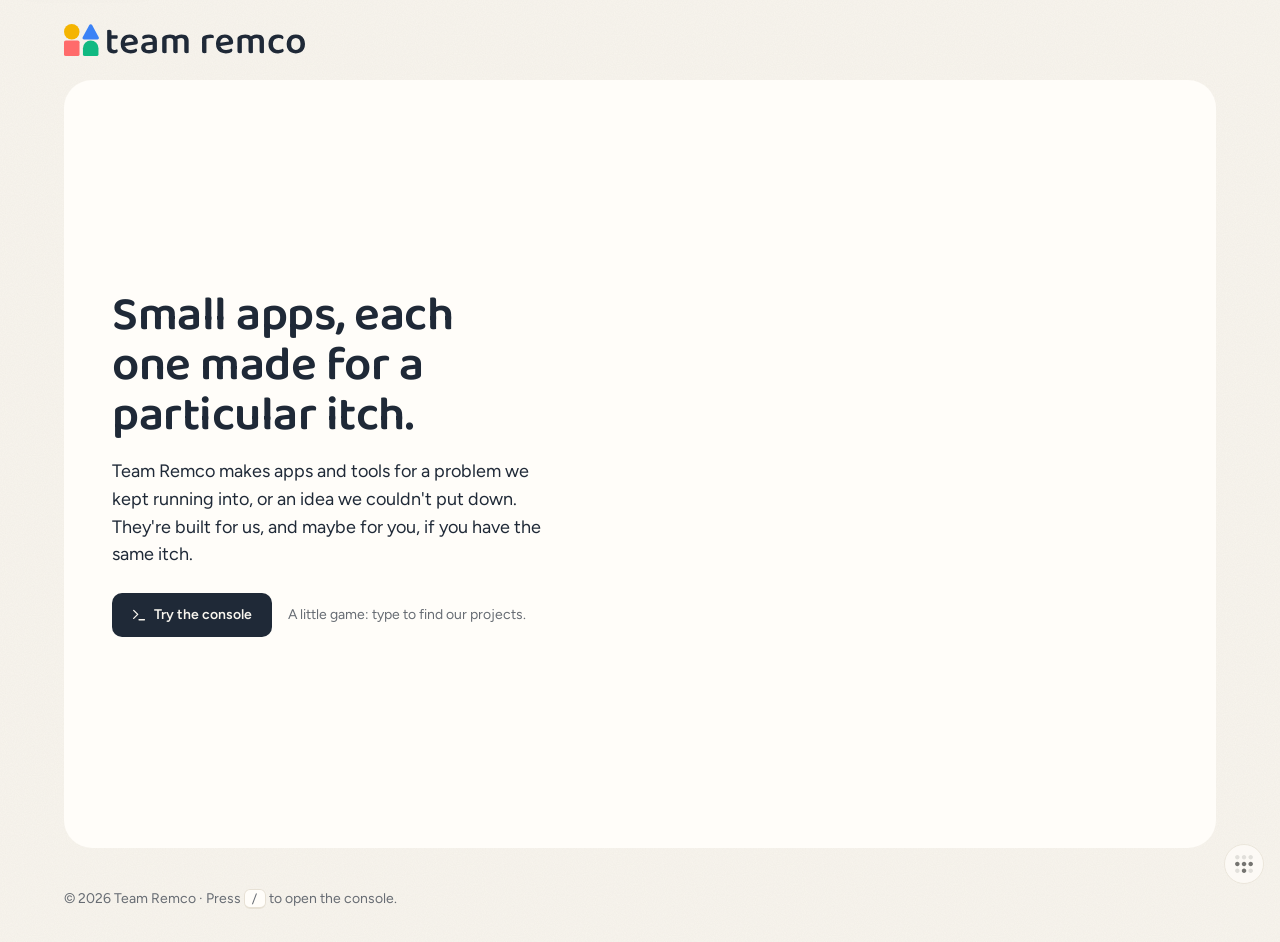
==== index.html @ 39293b39 "feat: rebuild the homepage on the Team Remco brand kit The page now uses the kit's logo, fonts, toke" ====
<!doctype html>
<html lang="en">
<head>
  <meta charset="utf-8" />
  <meta name="viewport" content="width=device-width, initial-scale=1" />
  <meta name="description" content="Team Remco makes small apps and tools, each one built to scratch a particular itch." />
  <meta name="theme-color" content="#F8F5EE" media="(prefers-color-scheme: light)" />
  <meta name="theme-color" content="#161D29" media="(prefers-color-scheme: dark)" />
  <title>Team Remco</title>

  <meta property="og:title" content="Team Remco" />
  <meta property="og:description" content="Small apps and tools, each one built to scratch a particular itch." />
  <meta property="og:image" content="https://teamremco.org/assets/brand/photos/share-default-1200.jpg" />
  <meta property="og:url" content="https://teamremco.org/" />
  <meta name="twitter:card" content="summary_large_image" />

  <link rel="icon" href="assets/brand/icons/favicon.svg" type="image/svg+xml" />
  <link rel="icon" href="assets/brand/icons/favicon.ico" sizes="48x48" />
  <link rel="apple-touch-icon" href="assets/brand/icons/apple-touch-icon.png" />
  <link rel="manifest" href="assets/brand/icons/site.webmanifest" />

  <link rel="preload" href="assets/brand/fonts/web/Baloo2-latin.woff2" as="font" type="font/woff2" crossorigin />
  <link rel="preload" href="assets/brand/fonts/web/Figtree-latin.woff2" as="font" type="font/woff2" crossorigin />
  <link rel="stylesheet" href="assets/brand/css/teamremco.css?v=1" />
  <link rel="stylesheet" href="styles.css?v=7" />
</head>
<body class="tr-grain">
  <a class="skip-link" href="#top">Skip to content</a>

  <header class="site-header tr-container">
    <a class="brand" href="/" aria-label="Team Remco, home">
      <img class="tr-light-only" src="assets/brand/logo/team-remco-horizontal-color.svg" alt="" width="241" height="32" />
      <img class="tr-dark-only" src="assets/brand/logo/team-remco-horizontal-color-dark.svg" alt="" width="241" height="32" />
    </a>
  </header>

  <main id="top" class="tr-container">
    <section class="hero" aria-labelledby="title">
      <picture class="hero-photo">
        <source media="(max-width: 700px) and (prefers-color-scheme: dark)" type="image/webp"
                srcset="assets/brand/photos/hero-night-640.webp 640w, assets/brand/photos/hero-night-960.webp 960w" sizes="100vw" />
        <source media="(max-width: 700px)" type="image/webp"
                srcset="assets/brand/photos/hero-mobile-640.webp 640w, assets/brand/photos/hero-mobile-1024.webp 1024w" sizes="100vw" />
        <source media="(prefers-color-scheme: dark)" type="image/webp"
                srcset="assets/brand/photos/hero-night-960.webp 960w, assets/brand/photos/hero-night-1536.webp 1536w" sizes="(max-width: 72rem) 100vw, 72rem" />
        <source type="image/webp"
                srcset="assets/brand/photos/hero-960.webp 960w, assets/brand/photos/hero-1536.webp 1536w" sizes="(max-width: 72rem) 100vw, 72rem" />
        <img src="assets/brand/photos/hero-960.jpg"
             srcset="assets/brand/photos/hero-960.jpg 960w, assets/brand/photos/hero-1536.jpg 1536w"
             sizes="(max-width: 72rem) 100vw, 72rem" width="1536" height="1024"
             alt="Four wooden blocks on a table: a yellow cylinder on a red cube, and a blue roof on a green arch." />
      </picture>

      <div class="hero-text">
        <h1 id="title">Small apps, each one made for a particular itch.</h1>
        <p class="tr-lead">Team Remco makes apps and tools for a problem we kept running into, or an idea we couldn't put down. They're built for us, and maybe for you, if you have the same itch.</p>
        <p class="hero-actions">
          <button class="tr-btn" id="consoleOpen" type="button" aria-expanded="false" aria-controls="console">
            <svg viewBox="0 0 24 24" fill="none" stroke="currentColor" stroke-width="2" stroke-linecap="round" stroke-linejoin="round" aria-hidden="true"><path d="M12 19h8" /><path d="m4 17 6-6-6-6" /></svg>
            Try the console
          </button>
          <span class="hero-hint tr-muted">A little game: type to find our projects.</span>
        </p>
      </div>
    </section>

    <section class="console" id="console" aria-label="Team Remco console" hidden>
      <div class="term-bar">
        <span class="dot dot-coral" aria-hidden="true"></span><span class="dot dot-sun" aria-hidden="true"></span><span class="dot dot-leaf" aria-hidden="true"></span>
        <span class="term-title">team remco console</span>
        <span class="term-status" id="termStatus">ready</span>
        <button class="term-close" id="consoleClose" type="button" aria-label="Close the console">
          <svg viewBox="0 0 24 24" fill="none" stroke="currentColor" stroke-width="2" stroke-linecap="round" stroke-linejoin="round" aria-hidden="true"><path d="M18 6 6 18" /><path d="m6 6 12 12" /></svg>
        </button>
      </div>
      <div class="term-output" id="termOutput" tabindex="0" role="log" aria-live="polite" aria-label="Console output. Use the input below to type commands."></div>
      <form class="term-form" id="termForm" autocomplete="off">
        <label class="visually-hidden" for="consoleInput">Type a console command</label>
        <span class="prompt" aria-hidden="true">$</span>
        <input id="consoleInput" name="command" type="text" spellcheck="false"
               autocapitalize="off" autocomplete="off" placeholder="type 'help' to see what this console can do" />
      </form>
      <div class="term-chips" aria-label="Suggested commands">
        <button type="button" data-cmd="help">help</button>
        <button type="button" data-cmd="ls">ls</button>
        <button type="button" data-cmd="password">password</button>
        <button type="button" data-cmd="sisyphus">sisyphus</button>
      </div>
    </section>
  </main>

  <footer class="site-footer tr-container">
    <p class="tr-muted">© <span id="year">2026</span> Team Remco<span class="kbd-hint"> · Press <kbd>/</kbd> to open the console.</span></p>
  </footer>

  <a class="tailscale-link" href="https://frank-hp-elitedesk-800-g5-desktop-mini.taild9032.ts.net:8766/" aria-label="Open the private Team Remco launchpad" title="Private Team Remco launchpad (Tailscale only)">
    <img src="tailscale.svg" alt="" width="24" height="24" />
  </a>

  <script src="app.js?v=7" defer></script>
</body>
</html>
---- assets/brand/css/teamremco.css ----
/* Team Remco base styles and components.
 *
 *   <link rel="stylesheet" href="css/teamremco.css">
 *
 * Pulls in the fonts and tokens, styles plain HTML (body, headings, links, code),
 * and adds a few components, all prefixed tr-. Light and dark come from tokens.css;
 * nothing here needs a dark: variant.
 */

@import url("../fonts/fonts.css");
@import url("../tokens/tokens.css");

/* ------------------------------------------------------------ base */

*,
*::before,
*::after {
  box-sizing: border-box;
}

html {
  -webkit-text-size-adjust: 100%;
  text-size-adjust: 100%;
}

body {
  margin: 0;
  background: var(--tr-bg);
  color: var(--tr-fg);
  font-family: var(--tr-font-body);
  font-size: var(--tr-font-size-base);
  line-height: var(--tr-line-height-base);
  -webkit-font-smoothing: antialiased;
  -moz-osx-font-smoothing: grayscale;
}

h1,
h2,
h3,
h4 {
  font-family: var(--tr-font-display);
  font-weight: 600;
  margin: 0 0 0.4em;
  text-wrap: balance;
}
/* Baloo 2 has tall built-in line spacing, so headings set their own. */
h1 { font-size: var(--tr-font-size-5xl); line-height: var(--tr-line-height-5xl); letter-spacing: -0.01em; }
h2 { font-size: var(--tr-font-size-4xl); line-height: var(--tr-line-height-4xl); letter-spacing: -0.005em; }
h3 { font-size: var(--tr-font-size-2xl); line-height: var(--tr-line-height-2xl); }
h4 { font-size: var(--tr-font-size-xl); line-height: var(--tr-line-height-xl); }

p {
  margin: 0 0 1em;
  text-wrap: pretty;
}

a {
  color: var(--tr-link);
  text-decoration-thickness: 1.5px;
  text-underline-offset: 0.18em;
}
a:hover {
  text-decoration-thickness: 2.5px;
}

:focus-visible {
  outline: 2.5px solid var(--tr-focus);
  outline-offset: 2px;
  border-radius: var(--tr-radius-sm);
}

code,
kbd,
pre,
samp {
  font-family: var(--tr-font-mono);
  font-size: 0.9em;
}
:not(pre) > code {
  background: var(--tr-mist);
  padding: 0.1em 0.35em;
  border-radius: var(--tr-radius-sm);
}
pre {
  background: var(--tr-surface);
  border: 1px solid var(--tr-border);
  border-radius: var(--tr-radius-lg);
  padding: var(--tr-space-4);
  overflow-x: auto;
  line-height: 1.5;
}

hr {
  border: 0;
  border-top: 1px solid var(--tr-border);
  margin: var(--tr-space-8) 0;
}

::selection {
  background: var(--tr-sun-tint);
  color: var(--tr-fg);
}

/* ------------------------------------------------------------ text helpers */

.tr-eyebrow {
  font-family: var(--tr-font-body);
  font-size: var(--tr-font-size-xs);
  font-weight: 600;
  letter-spacing: 0.14em;
  text-transform: uppercase;
  color: var(--tr-fg-muted);
}
.tr-lead {
  font-size: var(--tr-font-size-lg);
  line-height: var(--tr-line-height-lg);
  color: var(--tr-fg-muted);
}
.tr-muted {
  color: var(--tr-fg-muted);
}

/* ------------------------------------------------------------ buttons */

.tr-btn {
  --_bg: var(--tr-primary);
  --_fg: var(--tr-on-primary);
  --_border: transparent;
  display: inline-flex;
  align-items: center;
  justify-content: center;
  gap: 0.5em;
  min-height: 2.75rem;
  padding: 0 1.15rem;
  border: 1.5px solid var(--_border);
  border-radius: var(--tr-radius-md);
  background: var(--_bg);
  color: var(--_fg);
  font: 600 var(--tr-font-size-sm) / 1 var(--tr-font-body);
  text-decoration: none;
  cursor: pointer;
  transition: transform var(--tr-duration-fast) var(--tr-ease), box-shadow var(--tr-duration-fast) var(--tr-ease),
    background-color var(--tr-duration-fast) var(--tr-ease);
}
.tr-btn:hover {
  transform: translateY(-1px);
  box-shadow: var(--tr-shadow-raised);
}
.tr-btn:active {
  transform: translateY(0);
  box-shadow: none;
}
.tr-btn svg {
  width: 1.15em;
  height: 1.15em;
}
.tr-btn--secondary {
  --_bg: var(--tr-sun-tint);
  --_fg: var(--tr-fg);
}
.tr-btn--ghost {
  --_bg: transparent;
  --_fg: var(--tr-fg);
  --_border: var(--tr-fg);
}
.tr-btn--ghost:hover {
  box-shadow: none;
  background: var(--tr-surface);
}
.tr-btn--sm {
  min-height: 2.25rem;
  padding: 0 0.85rem;
  border-radius: var(--tr-radius-sm);
}
.tr-btn:disabled,
.tr-btn[aria-disabled="true"] {
  opacity: 0.5;
  cursor: not-allowed;
  transform: none;
  box-shadow: none;
}

/* ------------------------------------------------------------ inputs */

.tr-input {
  width: 100%;
  min-height: 2.75rem;
  padding: 0 0.9rem;
  border: 1.5px solid var(--tr-border);
  border-radius: var(--tr-radius-md);
  background: var(--tr-raised);
  color: var(--tr-fg);
  font: 400 var(--tr-font-size-base) / 1.2 var(--tr-font-body);
  transition: border-color var(--tr-duration-fast) var(--tr-ease);
}
.tr-input::placeholder {
  color: var(--tr-fg-muted);
}
.tr-input:hover {
  border-color: var(--tr-fg-muted);
}
.tr-input:focus-visible {
  outline: none;
  border-color: var(--tr-focus);
  box-shadow: 0 0 0 3px var(--tr-sky-tint);
}

/* A search field: wrap an icon (svg) and an input. */
.tr-search {
  position: relative;
  display: block;
}
.tr-search > svg {
  position: absolute;
  left: 0.85rem;
  top: 50%;
  width: 1.15rem;
  height: 1.15rem;
  transform: translateY(-50%);
  color: var(--tr-fg-muted);
  pointer-events: none;
}
.tr-search > .tr-input {
  padding-left: 2.6rem;
}

/* ------------------------------------------------------------ chips */

.tr-chip {
  --_bg: var(--tr-mist);
  display: inline-flex;
  align-items: center;
  gap: 0.4em;
  min-height: 1.75rem;
  padding: 0 0.75rem;
  border-radius: var(--tr-radius-pill);
  background: var(--_bg);
  color: var(--tr-fg);
  font: 600 var(--tr-font-size-xs) / 1 var(--tr-font-body);
  letter-spacing: 0.01em;
  white-space: nowrap;
}
.tr-chip--sun { --_bg: var(--tr-sun-tint); }
.tr-chip--sky { --_bg: var(--tr-sky-tint); }
.tr-chip--coral { --_bg: var(--tr-coral-tint); }
.tr-chip--leaf { --_bg: var(--tr-leaf-tint); }
/* Optional leading dot in the full-strength color. */
.tr-chip[class*="tr-chip--"]::before {
  content: "";
  width: 0.5em;
  height: 0.5em;
  border-radius: 50%;
}
.tr-chip--sun::before { background: var(--tr-sun); }
.tr-chip--sky::before { background: var(--tr-sky); }
.tr-chip--coral::before { background: var(--tr-coral); }
.tr-chip--leaf::before { background: var(--tr-leaf); }

/* ------------------------------------------------------------ cards */

.tr-card {
  background: var(--tr-surface);
  border: 1px solid var(--tr-border);
  border-radius: var(--tr-radius-lg);
  padding: var(--tr-space-6);
}
.tr-card--raised {
  border-color: transparent;
  box-shadow: var(--tr-shadow-raised);
}
a.tr-card {
  display: block;
  color: inherit;
  text-decoration: none;
  transition: transform var(--tr-duration-base) var(--tr-ease), box-shadow var(--tr-duration-base) var(--tr-ease);
}
a.tr-card:hover {
  transform: translateY(-2px);
  box-shadow: var(--tr-shadow-raised);
}

/* An icon on a soft tile, as in the icon row of the style sheet. */
.tr-icon-tile {
  --_bg: var(--tr-mist);
  display: inline-grid;
  place-items: center;
  width: 3rem;
  height: 3rem;
  border-radius: var(--tr-radius-lg);
  background: var(--_bg);
  color: var(--tr-fg);
}
.tr-icon-tile svg {
  width: 1.5rem;
  height: 1.5rem;
}
.tr-icon-tile--sun { --_bg: var(--tr-sun-tint); }
.tr-icon-tile--sky { --_bg: var(--tr-sky-tint); }
.tr-icon-tile--coral { --_bg: var(--tr-coral-tint); }
.tr-icon-tile--leaf { --_bg: var(--tr-leaf-tint); }

/* ------------------------------------------------------------ cut paper */

/* Shapes that look laid on the page: put on an svg or img of a shape. Not for the logo. */
.tr-paper {
  filter: drop-shadow(0 1px 1px var(--tr-paper-shadow-near)) drop-shadow(0 6px 8px var(--tr-paper-shadow-far));
}
/* A faint paper grain over any background color. */
.tr-grain {
  background-image: var(--tr-paper-grain);
}

/* ------------------------------------------------------------ layout */

.tr-container {
  width: min(100% - 2.5rem, 72rem);
  margin-inline: auto;
}
.tr-stack > * + * {
  margin-top: var(--tr-space-4);
}

/* ------------------------------------------------------------ theme helpers */

/* Show the right logo file for the current theme:
 *   <img class="tr-light-only" src="team-remco-horizontal-color.svg">
 *   <img class="tr-dark-only"  src="team-remco-horizontal-color-dark.svg"> */
.tr-dark-only { display: none; }
[data-theme="dark"] .tr-dark-only { display: revert; }
[data-theme="dark"] .tr-light-only { display: none; }
@media (prefers-color-scheme: dark) {
  :root:not([data-theme="light"]) .tr-dark-only { display: revert; }
  :root:not([data-theme="light"]) .tr-light-only { display: none; }
}

@media (prefers-reduced-motion: reduce) {
  *,
  *::before,
  *::after {
    transition-duration: 0.01ms !important;
    animation-duration: 0.01ms !important;
  }
}
---- styles.css ----
/* Team Remco homepage. Built on assets/brand/css/teamremco.css: use its tokens, no new colors. */

body {
  min-height: 100vh;
  display: flex;
  flex-direction: column;
}
main { flex: 1; }

.visually-hidden { position: absolute; width: 1px; height: 1px; overflow: hidden; clip: rect(0 0 0 0); white-space: nowrap; }
.skip-link {
  position: absolute; left: 1rem; top: -4rem; z-index: 50;
  background: var(--tr-raised); color: var(--tr-fg);
  padding: 0.6rem 1rem; border-radius: var(--tr-radius-md); box-shadow: var(--tr-shadow-raised);
}
.skip-link:focus { top: 1rem; }

kbd {
  background: var(--tr-surface);
  border: 1px solid var(--tr-border);
  border-bottom-width: 2px;
  border-radius: var(--tr-radius-sm);
  padding: 0.05rem 0.4rem;
  font-size: 0.82em;
}

/* ------------------------------------------------------------ header */

.site-header {
  display: flex;
  align-items: center;
  justify-content: space-between;
  padding-block: var(--tr-space-6);
}
.brand { display: inline-flex; border-radius: var(--tr-radius-sm); }
.brand img { height: 2rem; width: auto; }

/* ------------------------------------------------------------ hero */

/* The photo leaves room on the left (top on phones); the words sit there. */
.hero {
  position: relative;
  border-radius: var(--tr-radius-2xl);
  overflow: hidden;
  background: var(--tr-surface);
}
.hero-photo img {
  display: block;
  width: 100%;
  height: auto;
  aspect-ratio: 3 / 2;
  object-fit: cover;
}
.hero-text {
  position: absolute;
  inset: 0 auto 0 0;
  width: min(30rem, 48%);
  display: flex;
  flex-direction: column;
  justify-content: center;
  padding: var(--tr-space-12) 0 var(--tr-space-12) var(--tr-space-12);
}
.hero h1 {
  font-size: clamp(var(--tr-font-size-3xl), 4vw, var(--tr-font-size-5xl));
  line-height: var(--tr-line-height-5xl);
  margin-bottom: var(--tr-space-4);
}
.hero .tr-lead { color: var(--tr-fg); margin-bottom: var(--tr-space-6); }
.hero-actions {
  display: flex;
  flex-wrap: wrap;
  align-items: center;
  gap: var(--tr-space-3) var(--tr-space-4);
  margin: 0;
}
.hero-hint { font-size: var(--tr-font-size-sm); }

/* Medium screens: the photo gets too short for the words, so they go below it. */
@media (max-width: 960px) {
  .hero-text { position: static; width: auto; padding: var(--tr-space-8); }
}

/* Phones: words first, then a squarer crop of the tall photo. */
@media (max-width: 700px) {
  .hero { display: flex; flex-direction: column; border-radius: var(--tr-radius-xl); }
  .hero-text { order: -1; position: static; width: auto; padding: var(--tr-space-6) var(--tr-space-6) var(--tr-space-2); }
  .hero-photo img { aspect-ratio: 1 / 1; object-position: 50% 80%; }
  .hero .tr-lead { font-size: var(--tr-font-size-base); line-height: var(--tr-line-height-base); }
  .hero-hint { display: none; }
}
@media (max-width: 700px) and (prefers-color-scheme: dark) {
  .hero-photo img { object-position: 80% 50%; }
}

/* ------------------------------------------------------------ console */

/* Hidden until asked for. Follows the page theme like everything else. */
.console {
  margin-top: var(--tr-space-8);
  border: 1px solid var(--tr-border);
  border-radius: var(--tr-radius-xl);
  background: var(--tr-surface);
  box-shadow: var(--tr-shadow-raised);
  overflow: hidden;
  font-family: var(--tr-font-mono);
  font-size: var(--tr-font-size-sm);
  animation: console-in var(--tr-duration-slow) var(--tr-ease);
}
.console[hidden] { display: none; }
@keyframes console-in {
  from { opacity: 0; transform: translateY(8px); }
  to { opacity: 1; transform: none; }
}

.term-bar {
  display: flex;
  align-items: center;
  gap: var(--tr-space-2);
  padding: var(--tr-space-3) var(--tr-space-3) var(--tr-space-3) var(--tr-space-5);
  border-bottom: 1px solid var(--tr-border);
  color: var(--tr-fg-muted);
  font-size: var(--tr-font-size-xs);
}
.dot { width: 0.7rem; height: 0.7rem; border-radius: 50%; display: inline-block; }
.dot-coral { background: var(--tr-coral); }
.dot-sun { background: var(--tr-sun); }
.dot-leaf { background: var(--tr-leaf); }
.term-title { margin-left: var(--tr-space-3); }
.term-status { margin-left: auto; }
.term-close {
  display: inline-grid;
  place-items: center;
  width: 2rem;
  height: 2rem;
  border: 0;
  border-radius: var(--tr-radius-sm);
  background: transparent;
  color: var(--tr-fg-muted);
  cursor: pointer;
}
.term-close:hover { background: var(--tr-mist); color: var(--tr-fg); }
.term-close svg { width: 1.1rem; height: 1.1rem; }

.term-output {
  height: clamp(14rem, 42vh, 24rem);
  overflow-y: auto;
  padding: var(--tr-space-4) var(--tr-space-5);
  line-height: 1.65;
  white-space: pre-wrap;
  word-break: break-word;
  scrollbar-width: thin;
  scrollbar-color: var(--tr-border) transparent;
}
.term-output:focus-visible { outline-offset: -3px; }
.term-output pre { margin: 0; background: none; border: 0; padding: 0; font-size: 1em; line-height: 1.25; }
.term-output a { color: var(--tr-link); }
.term-output .in { color: var(--tr-fg); font-weight: 600; margin-top: var(--tr-space-2); }
.term-output .ok { color: var(--tr-success); }
.term-output .dim { color: var(--tr-fg-muted); }
.term-output .warn { color: var(--tr-warning); }
.term-output .err { color: var(--tr-danger); }

.term-form {
  display: flex;
  align-items: center;
  gap: var(--tr-space-3);
  padding: var(--tr-space-3) var(--tr-space-5);
  border-top: 1px solid var(--tr-border);
  background: var(--tr-raised);
}
.prompt { color: var(--tr-sky-text); font-weight: 600; }
.term-form input {
  flex: 1;
  min-width: 0;
  min-height: 2.25rem;
  border: 0;
  background: transparent;
  color: var(--tr-fg);
  font: inherit;
  font-size: var(--tr-font-size-base);
}
.term-form input::placeholder { color: var(--tr-fg-muted); }
.term-form input:focus-visible { outline: none; }
.term-form:focus-within { box-shadow: inset 0 0 0 2px var(--tr-focus); }

.term-chips {
  display: flex;
  flex-wrap: wrap;
  gap: var(--tr-space-2);
  padding: var(--tr-space-3) var(--tr-space-5) var(--tr-space-4);
  background: var(--tr-raised);
}
.term-chips button {
  min-height: 2rem;
  padding: 0 0.8rem;
  border: 1px solid var(--tr-border);
  border-radius: var(--tr-radius-pill);
  background: var(--tr-surface);
  color: var(--tr-fg);
  font: inherit;
  font-size: var(--tr-font-size-xs);
  cursor: pointer;
  transition: background-color var(--tr-duration-fast) var(--tr-ease);
}
.term-chips button:hover { background: var(--tr-sky-tint); border-color: transparent; }

/* ------------------------------------------------------------ footer */

.site-footer {
  padding-block: var(--tr-space-10) var(--tr-space-8);
  font-size: var(--tr-font-size-sm);
}
.site-footer p { margin: 0; }
@media (hover: none) { .kbd-hint { display: none; } }

/* The private launchpad: quiet, bottom right. */
.tailscale-link {
  position: fixed;
  right: max(1rem, env(safe-area-inset-right));
  bottom: max(1rem, env(safe-area-inset-bottom));
  z-index: 20;
  display: grid;
  place-items: center;
  width: 2.5rem;
  height: 2.5rem;
  border: 1px solid var(--tr-border);
  border-radius: 50%;
  background: var(--tr-surface);
  opacity: 0.7;
  transition: opacity var(--tr-duration-fast) var(--tr-ease), transform var(--tr-duration-fast) var(--tr-ease);
}
.tailscale-link:hover,
.tailscale-link:focus-visible { opacity: 1; transform: translateY(-2px); }
.tailscale-link img { display: block; width: 1.1rem; height: 1.1rem; opacity: 0.75; }
[data-theme="dark"] .tailscale-link img { filter: invert(1); }
@media (prefers-color-scheme: dark) {
  :root:not([data-theme="light"]) .tailscale-link img { filter: invert(1); }
}
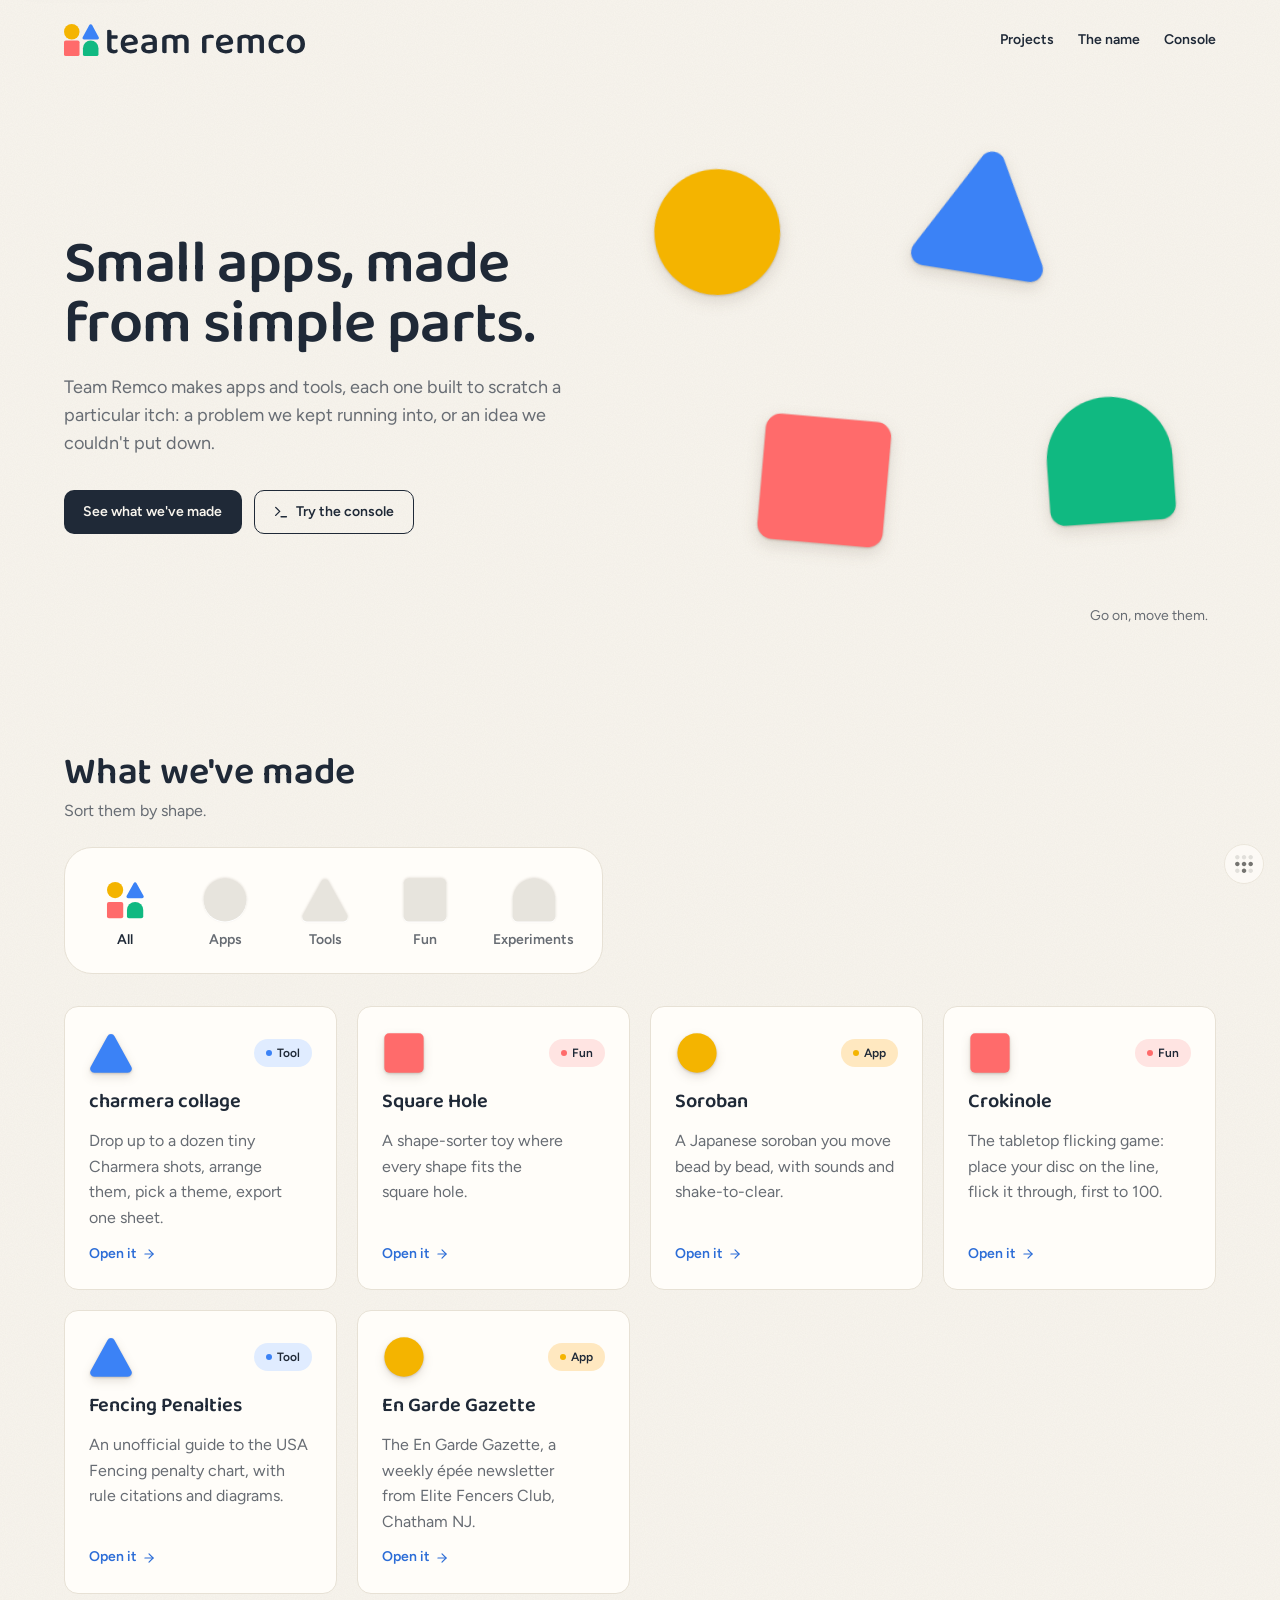
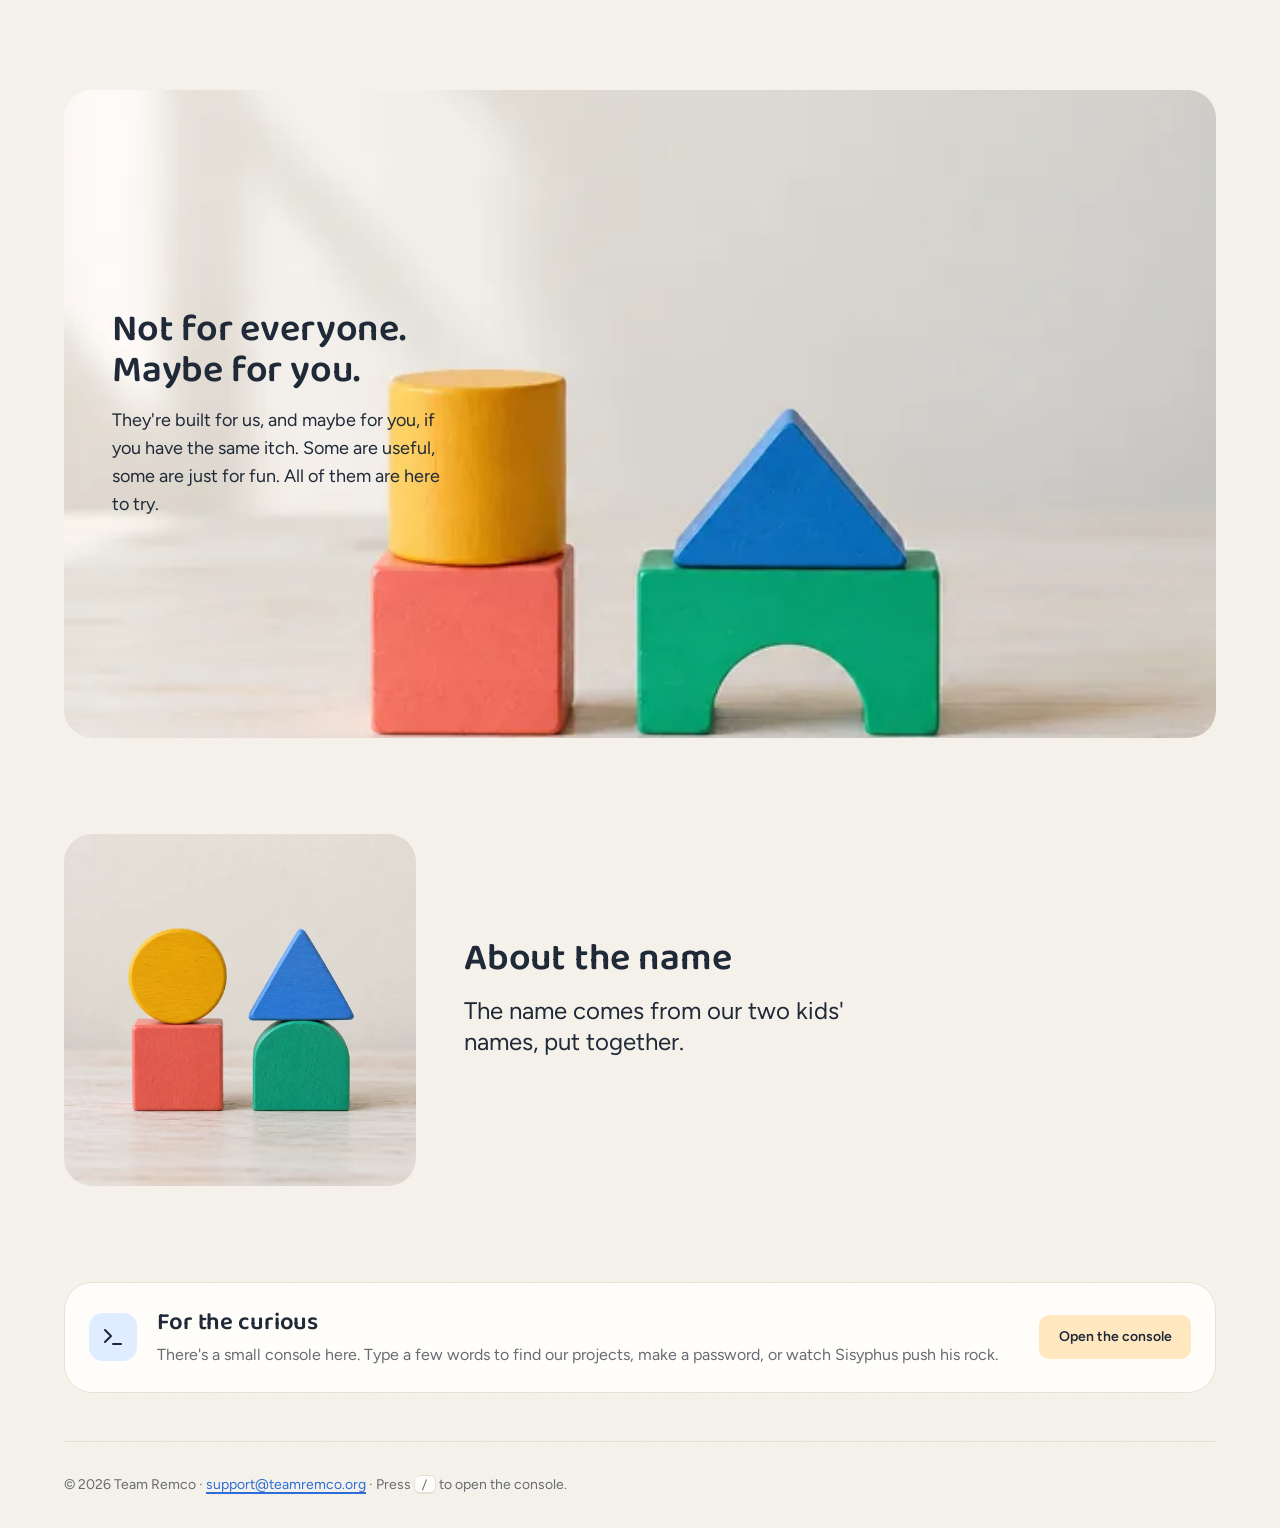
==== commit 0a682541: "feat: homepage as a table of simple parts - Hero: four cut-paper shapes on the table, to pick up, pu" ====
--- a/index.html
+++ b/index.html
@@ -22,9 +22,17 @@
   <link rel="preload" href="assets/brand/fonts/web/Baloo2-latin.woff2" as="font" type="font/woff2" crossorigin />
   <link rel="preload" href="assets/brand/fonts/web/Figtree-latin.woff2" as="font" type="font/woff2" crossorigin />
   <link rel="stylesheet" href="assets/brand/css/teamremco.css?v=1" />
-  <link rel="stylesheet" href="styles.css?v=7" />
+  <link rel="stylesheet" href="styles.css?v=8" />
 </head>
 <body class="tr-grain">
+  <!-- The four core shapes (teamremco-style shapes/core), filled by CSS so they follow the theme. -->
+  <svg class="visually-hidden" aria-hidden="true">
+    <symbol id="shape-circle" viewBox="-6 -6 112 112"><path d="M50 0a50 50 0 1 1 0 100a50 50 0 1 1 0-100Z" /></symbol>
+    <symbol id="shape-triangle" viewBox="-6 -6 112 112"><path d="M41.06 7.23A10.2 10.2 0 0 1 58.94 7.23L101.68 84.88A10.2 10.2 0 0 1 92.74 100L7.26 100A10.2 10.2 0 0 1-1.68 84.88Z" /></symbol>
+    <symbol id="shape-square" viewBox="-6 -6 112 112"><path d="M0 12A12 12 0 0 1 12 0L88 0A12 12 0 0 1 100 12L100 88A12 12 0 0 1 88 100L12 100A12 12 0 0 1 0 88Z" /></symbol>
+    <symbol id="shape-arch" viewBox="-6 -6 112 112"><path d="M0 50A50 50 0 0 1 100 50V88A12 12 0 0 1 88 100H12A12 12 0 0 1 0 88Z" /></symbol>
+  </svg>
+
   <a class="skip-link" href="#top">Skip to content</a>
 
   <header class="site-header tr-container">
@@ -32,71 +40,169 @@
       <img class="tr-light-only" src="assets/brand/logo/team-remco-horizontal-color.svg" alt="" width="241" height="32" />
       <img class="tr-dark-only" src="assets/brand/logo/team-remco-horizontal-color-dark.svg" alt="" width="241" height="32" />
     </a>
+    <nav class="site-nav" aria-label="Sections">
+      <a href="#projects">Projects</a>
+      <a href="#name">The name</a>
+      <a href="#curious">Console</a>
+    </nav>
   </header>
 
-  <main id="top" class="tr-container">
-    <section class="hero" aria-labelledby="title">
-      <picture class="hero-photo">
-        <source media="(max-width: 700px) and (prefers-color-scheme: dark)" type="image/webp"
-                srcset="assets/brand/photos/hero-night-640.webp 640w, assets/brand/photos/hero-night-960.webp 960w" sizes="100vw" />
-        <source media="(max-width: 700px)" type="image/webp"
-                srcset="assets/brand/photos/hero-mobile-640.webp 640w, assets/brand/photos/hero-mobile-1024.webp 1024w" sizes="100vw" />
-        <source media="(prefers-color-scheme: dark)" type="image/webp"
-                srcset="assets/brand/photos/hero-night-960.webp 960w, assets/brand/photos/hero-night-1536.webp 1536w" sizes="(max-width: 72rem) 100vw, 72rem" />
-        <source type="image/webp"
-                srcset="assets/brand/photos/hero-960.webp 960w, assets/brand/photos/hero-1536.webp 1536w" sizes="(max-width: 72rem) 100vw, 72rem" />
-        <img src="assets/brand/photos/hero-960.jpg"
-             srcset="assets/brand/photos/hero-960.jpg 960w, assets/brand/photos/hero-1536.jpg 1536w"
-             sizes="(max-width: 72rem) 100vw, 72rem" width="1536" height="1024"
-             alt="Four wooden blocks on a table: a yellow cylinder on a red cube, and a blue roof on a green arch." />
-      </picture>
-
+  <main id="top">
+    <!-- Hero: the words, and a table of paper shapes you can push around. -->
+    <section class="hero tr-container" aria-labelledby="title">
       <div class="hero-text">
-        <h1 id="title">Small apps, each one made for a particular itch.</h1>
-        <p class="tr-lead">Team Remco makes apps and tools for a problem we kept running into, or an idea we couldn't put down. They're built for us, and maybe for you, if you have the same itch.</p>
+        <h1 id="title">Small apps, made from simple parts.</h1>
+        <p class="tr-lead">Team Remco makes apps and tools, each one built to scratch a particular itch: a problem we kept running into, or an idea we couldn't put down.</p>
         <p class="hero-actions">
-          <button class="tr-btn" id="consoleOpen" type="button" aria-expanded="false" aria-controls="console">
+          <a class="tr-btn" href="#projects">See what we've made</a>
+          <button class="tr-btn tr-btn--ghost" type="button" data-console-open aria-expanded="false" aria-controls="console">
             <svg viewBox="0 0 24 24" fill="none" stroke="currentColor" stroke-width="2" stroke-linecap="round" stroke-linejoin="round" aria-hidden="true"><path d="M12 19h8" /><path d="m4 17 6-6-6-6" /></svg>
             Try the console
           </button>
-          <span class="hero-hint tr-muted">A little game: type to find our projects.</span>
         </p>
       </div>
-    </section>
-
-    <section class="console" id="console" aria-label="Team Remco console" hidden>
-      <div class="term-bar">
-        <span class="dot dot-coral" aria-hidden="true"></span><span class="dot dot-sun" aria-hidden="true"></span><span class="dot dot-leaf" aria-hidden="true"></span>
-        <span class="term-title">team remco console</span>
-        <span class="term-status" id="termStatus">ready</span>
-        <button class="term-close" id="consoleClose" type="button" aria-label="Close the console">
-          <svg viewBox="0 0 24 24" fill="none" stroke="currentColor" stroke-width="2" stroke-linecap="round" stroke-linejoin="round" aria-hidden="true"><path d="M18 6 6 18" /><path d="m6 6 12 12" /></svg>
-        </button>
-      </div>
-      <div class="term-output" id="termOutput" tabindex="0" role="log" aria-live="polite" aria-label="Console output. Use the input below to type commands."></div>
-      <form class="term-form" id="termForm" autocomplete="off">
-        <label class="visually-hidden" for="consoleInput">Type a console command</label>
-        <span class="prompt" aria-hidden="true">$</span>
-        <input id="consoleInput" name="command" type="text" spellcheck="false"
-               autocapitalize="off" autocomplete="off" placeholder="type 'help' to see what this console can do" />
-      </form>
-      <div class="term-chips" aria-label="Suggested commands">
-        <button type="button" data-cmd="help">help</button>
-        <button type="button" data-cmd="ls">ls</button>
-        <button type="button" data-cmd="password">password</button>
-        <button type="button" data-cmd="sisyphus">sisyphus</button>
+
+      <div class="table" id="table" aria-hidden="true">
+        <div class="piece" data-shape="circle"><svg class="fill-sun"><use href="#shape-circle" /></svg></div>
+        <div class="piece" data-shape="triangle"><svg class="fill-sky"><use href="#shape-triangle" /></svg></div>
+        <div class="piece" data-shape="square"><svg class="fill-coral"><use href="#shape-square" /></svg></div>
+        <div class="piece" data-shape="arch"><svg class="fill-leaf"><use href="#shape-arch" /></svg></div>
+        <p class="table-hint">Go on, move them.</p>
+      </div>
+    </section>
+
+    <!-- Projects, sorted by shape like a shape-sorter lid. -->
+    <section class="projects tr-container" id="projects" aria-labelledby="projectsTitle">
+      <div class="section-head">
+        <h2 id="projectsTitle">What we've made</h2>
+        <p class="tr-muted">Sort them by shape.</p>
+      </div>
+
+      <div class="sorter" role="group" aria-label="Show projects by kind">
+        <button type="button" class="hole" data-kind="all" aria-pressed="true">
+          <span class="hole-shapes" aria-hidden="true">
+            <svg class="fill-sun"><use href="#shape-circle" /></svg><svg class="fill-sky"><use href="#shape-triangle" /></svg><svg class="fill-coral"><use href="#shape-square" /></svg><svg class="fill-leaf"><use href="#shape-arch" /></svg>
+          </span>
+          <span class="hole-label">All</span>
+        </button>
+        <button type="button" class="hole" data-kind="app" aria-pressed="false">
+          <span class="hole-cut" aria-hidden="true"><svg class="cut"><use href="#shape-circle" /></svg><svg class="peg fill-sun"><use href="#shape-circle" /></svg></span>
+          <span class="hole-label">Apps</span>
+        </button>
+        <button type="button" class="hole" data-kind="tool" aria-pressed="false">
+          <span class="hole-cut" aria-hidden="true"><svg class="cut"><use href="#shape-triangle" /></svg><svg class="peg fill-sky"><use href="#shape-triangle" /></svg></span>
+          <span class="hole-label">Tools</span>
+        </button>
+        <button type="button" class="hole" data-kind="fun" aria-pressed="false">
+          <span class="hole-cut" aria-hidden="true"><svg class="cut"><use href="#shape-square" /></svg><svg class="peg fill-coral"><use href="#shape-square" /></svg></span>
+          <span class="hole-label">Fun</span>
+        </button>
+        <button type="button" class="hole" data-kind="experimental" aria-pressed="false">
+          <span class="hole-cut" aria-hidden="true"><svg class="cut"><use href="#shape-arch" /></svg><svg class="peg fill-leaf"><use href="#shape-arch" /></svg></span>
+          <span class="hole-label">Experiments</span>
+        </button>
+      </div>
+
+      <ul class="project-grid" id="projectGrid" aria-live="polite"></ul>
+
+      <div class="empty" id="projectsEmpty" hidden>
+        <picture>
+          <source type="image/webp" srcset="assets/brand/photos/work-in-progress-640.webp 640w, assets/brand/photos/work-in-progress-960.webp 960w" sizes="(max-width: 700px) 100vw, 28rem" />
+          <img src="assets/brand/photos/work-in-progress-640.jpg" width="640" height="427" loading="lazy"
+               alt="Wooden blocks, half built: the blue roof waits on the table beside the green arch." />
+        </picture>
+        <p>Nothing here yet. It's still on the workbench.</p>
+      </div>
+
+      <noscript><p class="tr-muted">The project list needs JavaScript. You can also find each one at its own address, like charmera.teamremco.org.</p></noscript>
+    </section>
+
+    <!-- The photo, with room for words on its empty side. -->
+    <section class="band tr-container" aria-labelledby="bandTitle">
+      <div class="band-inner">
+        <picture class="band-photo">
+          <source media="(max-width: 700px) and (prefers-color-scheme: dark)" type="image/webp"
+                  srcset="assets/brand/photos/hero-night-640.webp 640w, assets/brand/photos/hero-night-960.webp 960w" sizes="100vw" />
+          <source media="(max-width: 700px)" type="image/webp"
+                  srcset="assets/brand/photos/hero-mobile-640.webp 640w, assets/brand/photos/hero-mobile-1024.webp 1024w" sizes="100vw" />
+          <source media="(prefers-color-scheme: dark)" type="image/webp"
+                  srcset="assets/brand/photos/hero-night-960.webp 960w, assets/brand/photos/hero-night-1536.webp 1536w" sizes="(max-width: 72rem) 100vw, 72rem" />
+          <source type="image/webp"
+                  srcset="assets/brand/photos/hero-960.webp 960w, assets/brand/photos/hero-1536.webp 1536w" sizes="(max-width: 72rem) 100vw, 72rem" />
+          <img src="assets/brand/photos/hero-960.jpg" loading="lazy"
+               srcset="assets/brand/photos/hero-960.jpg 960w, assets/brand/photos/hero-1536.jpg 1536w"
+               sizes="(max-width: 72rem) 100vw, 72rem" width="1536" height="1024"
+               alt="Four wooden blocks on a table: a yellow cylinder on a red cube, and a blue roof on a green arch." />
+        </picture>
+        <div class="band-text">
+          <h2 id="bandTitle">Not for everyone. Maybe for you.</h2>
+          <p>They're built for us, and maybe for you, if you have the same itch. Some are useful, some are just for fun. All of them are here to try.</p>
+        </div>
+      </div>
+    </section>
+
+    <!-- The name. -->
+    <section class="name tr-container" id="name" aria-labelledby="nameTitle">
+      <picture class="name-photo">
+        <source type="image/webp" srcset="assets/brand/photos/mark-real-600.webp 600w, assets/brand/photos/mark-real-1200.webp 1200w" sizes="(max-width: 700px) 100vw, 24rem" />
+        <img src="assets/brand/photos/mark-real-600.jpg" loading="lazy"
+             srcset="assets/brand/photos/mark-real-600.jpg 600w, assets/brand/photos/mark-real-1200.jpg 1200w"
+             sizes="(max-width: 700px) 100vw, 24rem" width="1200" height="1200"
+             alt="Four wooden blocks standing in a row: a yellow disc on a red cube, and a blue triangle on a green arch." />
+      </picture>
+      <div class="name-text">
+        <h2 id="nameTitle">About the name</h2>
+        <p class="tr-lead">The name comes from our two kids' names, put together.</p>
+      </div>
+    </section>
+
+    <!-- The console: a small game, out of the way until someone asks for it. -->
+    <section class="curious tr-container" id="curious" aria-labelledby="curiousTitle">
+      <div class="curious-card">
+        <span class="tr-icon-tile tr-icon-tile--sky" aria-hidden="true">
+          <svg viewBox="0 0 24 24" fill="none" stroke="currentColor" stroke-width="2" stroke-linecap="round" stroke-linejoin="round"><path d="M12 19h8" /><path d="m4 17 6-6-6-6" /></svg>
+        </span>
+        <div>
+          <h2 id="curiousTitle">For the curious</h2>
+          <p class="tr-muted">There's a small console here. Type a few words to find our projects, make a password, or watch Sisyphus push his rock.</p>
+        </div>
+        <button class="tr-btn tr-btn--secondary" type="button" data-console-open aria-expanded="false" aria-controls="console">Open the console</button>
+      </div>
+
+      <div class="console" id="console" role="region" aria-label="Team Remco console" hidden>
+        <div class="term-bar">
+          <span class="dot dot-coral" aria-hidden="true"></span><span class="dot dot-sun" aria-hidden="true"></span><span class="dot dot-leaf" aria-hidden="true"></span>
+          <span class="term-title">team remco console</span>
+          <span class="term-status" id="termStatus">ready</span>
+          <button class="term-close" id="consoleClose" type="button" aria-label="Close the console">
+            <svg viewBox="0 0 24 24" fill="none" stroke="currentColor" stroke-width="2" stroke-linecap="round" stroke-linejoin="round" aria-hidden="true"><path d="M18 6 6 18" /><path d="m6 6 12 12" /></svg>
+          </button>
+        </div>
+        <div class="term-output" id="termOutput" tabindex="0" role="log" aria-live="polite" aria-label="Console output. Use the input below to type commands."></div>
+        <form class="term-form" id="termForm" autocomplete="off">
+          <label class="visually-hidden" for="consoleInput">Type a console command</label>
+          <span class="prompt" aria-hidden="true">$</span>
+          <input id="consoleInput" name="command" type="text" spellcheck="false"
+                 autocapitalize="off" autocomplete="off" placeholder="type 'help' to see what this console can do" />
+        </form>
+        <div class="term-chips" aria-label="Suggested commands">
+          <button type="button" data-cmd="help">help</button>
+          <button type="button" data-cmd="ls">ls</button>
+          <button type="button" data-cmd="password">password</button>
+          <button type="button" data-cmd="sisyphus">sisyphus</button>
+        </div>
       </div>
     </section>
   </main>
 
   <footer class="site-footer tr-container">
-    <p class="tr-muted">© <span id="year">2026</span> Team Remco<span class="kbd-hint"> · Press <kbd>/</kbd> to open the console.</span></p>
+    <p class="tr-muted">© <span id="year">2026</span> Team Remco · <a href="mailto:support@teamremco.org">support@teamremco.org</a><span class="kbd-hint"> · Press <kbd>/</kbd> to open the console.</span></p>
   </footer>
 
   <a class="tailscale-link" href="https://frank-hp-elitedesk-800-g5-desktop-mini.taild9032.ts.net:8766/" aria-label="Open the private Team Remco launchpad" title="Private Team Remco launchpad (Tailscale only)">
     <img src="tailscale.svg" alt="" width="24" height="24" />
   </a>
 
-  <script src="app.js?v=7" defer></script>
+  <script src="app.js?v=8" defer></script>
 </body>
 </html>
--- a/styles.css
+++ b/styles.css
@@ -1,4 +1,7 @@
 /* Team Remco homepage. Built on assets/brand/css/teamremco.css: use its tokens, no new colors. */
+
+html { scroll-behavior: smooth; }
+@media (prefers-reduced-motion: reduce) { html { scroll-behavior: auto; } }
 
 body {
   min-height: 100vh;
@@ -6,6 +9,7 @@
   flex-direction: column;
 }
 main { flex: 1; }
+section[id] { scroll-margin-top: var(--tr-space-6); }
 
 .visually-hidden { position: absolute; width: 1px; height: 1px; overflow: hidden; clip: rect(0 0 0 0); white-space: nowrap; }
 .skip-link {
@@ -24,79 +28,296 @@
   font-size: 0.82em;
 }
 
+/* The four shapes, in the fill colors of the current theme. */
+.fill-sun { fill: var(--tr-sun); }
+.fill-sky { fill: var(--tr-sky); }
+.fill-coral { fill: var(--tr-coral); }
+.fill-leaf { fill: var(--tr-leaf); }
+
 /* ------------------------------------------------------------ header */
 
 .site-header {
   display: flex;
   align-items: center;
   justify-content: space-between;
+  gap: var(--tr-space-6);
   padding-block: var(--tr-space-6);
 }
 .brand { display: inline-flex; border-radius: var(--tr-radius-sm); }
 .brand img { height: 2rem; width: auto; }
-
-/* ------------------------------------------------------------ hero */
-
-/* The photo leaves room on the left (top on phones); the words sit there. */
+.site-nav { display: flex; gap: var(--tr-space-6); font-weight: 600; font-size: var(--tr-font-size-sm); }
+.site-nav a { color: var(--tr-fg); text-decoration: none; }
+.site-nav a:hover { color: var(--tr-link); }
+@media (max-width: 560px) { .site-nav { display: none; } }
+
+/* ------------------------------------------------------------ hero: the table */
+
 .hero {
+  display: grid;
+  grid-template-columns: minmax(0, 1fr) minmax(0, 1.1fr);
+  align-items: center;
+  gap: var(--tr-space-8);
+  min-height: min(40rem, calc(100vh - 6rem));
+  padding-block: var(--tr-space-8) var(--tr-space-16);
+}
+.hero h1 {
+  font-size: clamp(var(--tr-font-size-4xl), 5.4vw, var(--tr-font-size-6xl));
+  line-height: var(--tr-line-height-6xl);
+  margin-bottom: var(--tr-space-5);
+}
+.hero .tr-lead { max-width: 32rem; margin-bottom: var(--tr-space-8); }
+.hero-actions { display: flex; flex-wrap: wrap; gap: var(--tr-space-3); margin: 0; }
+
+/* The pieces are placed and moved by app.js; without it they sit where CSS puts them. */
+.table {
+  position: relative;
+  height: clamp(20rem, 38vw, 32rem);
+  border-radius: var(--tr-radius-2xl);
+}
+.piece {
+  --size: clamp(5.5rem, 11vw, 9.5rem);
+  position: absolute;
+  left: 0;
+  top: 0;
+  width: var(--size);
+  height: var(--size);
+  touch-action: none;
+  cursor: grab;
+  user-select: none;
+  -webkit-user-select: none;
+  will-change: transform;
+}
+.piece svg {
+  display: block;
+  width: 100%;
+  height: 100%;
+  overflow: visible;
+  filter: drop-shadow(0 1px 1px var(--tr-paper-shadow-near)) drop-shadow(0 6px 8px var(--tr-paper-shadow-far));
+  transition: transform var(--tr-duration-base) var(--tr-ease-soft-bounce), filter var(--tr-duration-base) var(--tr-ease);
+  animation: piece-in 700ms var(--tr-ease-soft-bounce) backwards;
+}
+.piece:nth-child(2) svg { animation-delay: 90ms; }
+.piece:nth-child(3) svg { animation-delay: 180ms; }
+.piece:nth-child(4) svg { animation-delay: 270ms; }
+@keyframes piece-in {
+  from { opacity: 0; transform: translateY(-48px) scale(0.9); }
+}
+/* Picked up: a little bigger, a longer shadow. */
+.piece.lifted { cursor: grabbing; z-index: 2; }
+.piece.lifted svg {
+  transform: scale(1.07);
+  filter: drop-shadow(0 2px 2px var(--tr-paper-shadow-near)) drop-shadow(0 18px 18px var(--tr-paper-shadow-far));
+}
+.piece[data-shape="circle"] { transform: translate(12%, 8%) rotate(-6deg); }
+.piece[data-shape="triangle"] { transform: translate(310%, 4%) rotate(9deg); }
+.piece[data-shape="square"] { transform: translate(100%, 200%) rotate(5deg); }
+.piece[data-shape="arch"] { transform: translate(330%, 210%) rotate(-4deg); }
+
+.table-hint {
+  position: absolute;
+  right: var(--tr-space-2);
+  bottom: 0;
+  margin: 0;
+  font-size: var(--tr-font-size-sm);
+  color: var(--tr-fg-muted);
+  pointer-events: none;
+  transition: opacity var(--tr-duration-slow) var(--tr-ease);
+}
+.table.played .table-hint { opacity: 0; }
+
+@media (max-width: 860px) {
+  .hero { grid-template-columns: 1fr; min-height: 0; padding-bottom: var(--tr-space-10); }
+  .table { height: clamp(16rem, 62vw, 24rem); }
+  .piece { --size: clamp(5rem, 20vw, 8rem); }
+}
+
+/* ------------------------------------------------------------ section heads */
+
+.section-head { margin-bottom: var(--tr-space-6); }
+.section-head h2 { margin-bottom: var(--tr-space-1); }
+.section-head p { margin: 0; }
+
+/* ------------------------------------------------------------ projects: the shape sorter */
+
+.projects { padding-block: var(--tr-space-8) var(--tr-space-16); }
+
+/* The lid: a row of holes. Pick one and its shape drops in. */
+.sorter {
+  display: flex;
+  flex-wrap: wrap;
+  gap: var(--tr-space-3);
+  padding: var(--tr-space-4);
+  margin-bottom: var(--tr-space-8);
+  border-radius: var(--tr-radius-2xl);
+  background: var(--tr-surface);
+  border: 1px solid var(--tr-border);
+  width: fit-content;
+  max-width: 100%;
+}
+.hole {
+  display: flex;
+  flex-direction: column;
+  align-items: center;
+  gap: var(--tr-space-2);
+  min-width: 5.5rem;
+  padding: var(--tr-space-3) var(--tr-space-3) var(--tr-space-2);
+  border: 0;
+  border-radius: var(--tr-radius-lg);
+  background: transparent;
+  color: var(--tr-fg-muted);
+  font: 600 var(--tr-font-size-sm) / 1.2 var(--tr-font-body);
+  cursor: pointer;
+  transition: background-color var(--tr-duration-fast) var(--tr-ease), color var(--tr-duration-fast) var(--tr-ease);
+}
+.hole:hover { background: var(--tr-bg); color: var(--tr-fg); }
+.hole[aria-pressed="true"] { color: var(--tr-fg); }
+
+.hole-cut, .hole-shapes {
+  position: relative;
+  display: grid;
+  place-items: center;
+  width: 3rem;
+  height: 3rem;
+}
+/* The cut-out: the shape in the page color, sunk in with an inner shadow. */
+.hole-cut .cut {
+  position: absolute;
+  inset: 0;
+  width: 100%;
+  height: 100%;
+  fill: color-mix(in srgb, #000 7%, var(--tr-bg));
+  filter: drop-shadow(0 1px 0 var(--tr-raised)) drop-shadow(0 -1px 1px var(--tr-paper-shadow-far));
+}
+.hole-cut .peg {
+  position: absolute;
+  inset: 0;
+  width: 100%;
+  height: 100%;
+  opacity: 0;
+  transform: translateY(-14px) scale(1.15);
+  transition: opacity var(--tr-duration-fast) var(--tr-ease), transform var(--tr-duration-slow) var(--tr-ease-soft-bounce);
+}
+.hole:hover .peg { opacity: 0.45; transform: translateY(-6px) scale(1.05); }
+.hole[aria-pressed="true"] .peg { opacity: 1; transform: none; filter: drop-shadow(0 1px 1px var(--tr-paper-shadow-near)); }
+
+.hole-shapes { grid-template-columns: 1fr 1fr; gap: 2px; padding: 0.3rem; }
+.hole-shapes svg { width: 100%; height: 100%; opacity: 0.4; transition: opacity var(--tr-duration-fast) var(--tr-ease); }
+.hole:hover .hole-shapes svg, .hole[aria-pressed="true"] .hole-shapes svg { opacity: 1; }
+
+/* The cards. */
+.project-grid {
+  list-style: none;
+  margin: 0;
+  padding: 0;
+  display: grid;
+  grid-template-columns: repeat(auto-fill, minmax(17rem, 1fr));
+  gap: var(--tr-space-5);
+}
+.project-grid li { display: flex; animation: card-in var(--tr-duration-slow) var(--tr-ease) backwards; }
+@keyframes card-in { from { opacity: 0; transform: translateY(10px); } }
+a.project {
+  display: flex;
+  flex-direction: column;
+  gap: var(--tr-space-3);
+  width: 100%;
+}
+.project-top { display: flex; align-items: center; justify-content: space-between; }
+.project-shape {
+  width: 2.75rem;
+  height: 2.75rem;
+  filter: drop-shadow(0 1px 1px var(--tr-paper-shadow-near)) drop-shadow(0 4px 5px var(--tr-paper-shadow-far));
+  transition: transform var(--tr-duration-slow) var(--tr-ease-soft-bounce);
+}
+.project:hover .project-shape { transform: rotate(-10deg) translateY(-3px); }
+.project h3 { margin: 0; font-size: var(--tr-font-size-xl); line-height: var(--tr-line-height-xl); }
+.project p { margin: 0; color: var(--tr-fg-muted); flex: 1; }
+.project-go {
+  display: inline-flex;
+  align-items: center;
+  gap: 0.35em;
+  font-weight: 600;
+  font-size: var(--tr-font-size-sm);
+  color: var(--tr-link);
+}
+.project-go svg { width: 1em; height: 1em; transition: transform var(--tr-duration-fast) var(--tr-ease); }
+.project:hover .project-go svg { transform: translateX(3px); }
+
+.empty { display: grid; grid-template-columns: minmax(0, 28rem) 1fr; align-items: center; gap: var(--tr-space-6); }
+.empty[hidden] { display: none; }
+.empty img { display: block; width: 100%; height: auto; border-radius: var(--tr-radius-xl); }
+.empty p { font-size: var(--tr-font-size-lg); margin: 0; }
+@media (max-width: 700px) { .empty { grid-template-columns: 1fr; } }
+
+/* ------------------------------------------------------------ the photo band */
+
+.band { padding-block: var(--tr-space-8); }
+.band-inner {
   position: relative;
   border-radius: var(--tr-radius-2xl);
   overflow: hidden;
   background: var(--tr-surface);
 }
-.hero-photo img {
-  display: block;
-  width: 100%;
-  height: auto;
-  aspect-ratio: 3 / 2;
-  object-fit: cover;
-}
-.hero-text {
+.band-photo img { display: block; width: 100%; height: auto; aspect-ratio: 16 / 9; object-fit: cover; object-position: 50% 62%; }
+.band-text {
   position: absolute;
   inset: 0 auto 0 0;
-  width: min(30rem, 48%);
+  width: min(28rem, 46%);
   display: flex;
   flex-direction: column;
   justify-content: center;
-  padding: var(--tr-space-12) 0 var(--tr-space-12) var(--tr-space-12);
-}
-.hero h1 {
-  font-size: clamp(var(--tr-font-size-3xl), 4vw, var(--tr-font-size-5xl));
-  line-height: var(--tr-line-height-5xl);
-  margin-bottom: var(--tr-space-4);
-}
-.hero .tr-lead { color: var(--tr-fg); margin-bottom: var(--tr-space-6); }
-.hero-actions {
-  display: flex;
-  flex-wrap: wrap;
-  align-items: center;
-  gap: var(--tr-space-3) var(--tr-space-4);
-  margin: 0;
-}
-.hero-hint { font-size: var(--tr-font-size-sm); }
-
-/* Medium screens: the photo gets too short for the words, so they go below it. */
+  padding: var(--tr-space-12);
+}
+.band-text p { font-size: var(--tr-font-size-lg); line-height: var(--tr-line-height-lg); margin: 0; }
 @media (max-width: 960px) {
-  .hero-text { position: static; width: auto; padding: var(--tr-space-8); }
-}
-
-/* Phones: words first, then a squarer crop of the tall photo. */
+  .band-text { position: static; width: auto; padding: var(--tr-space-8); }
+}
 @media (max-width: 700px) {
-  .hero { display: flex; flex-direction: column; border-radius: var(--tr-radius-xl); }
-  .hero-text { order: -1; position: static; width: auto; padding: var(--tr-space-6) var(--tr-space-6) var(--tr-space-2); }
-  .hero-photo img { aspect-ratio: 1 / 1; object-position: 50% 80%; }
-  .hero .tr-lead { font-size: var(--tr-font-size-base); line-height: var(--tr-line-height-base); }
-  .hero-hint { display: none; }
+  .band-inner { display: flex; flex-direction: column; border-radius: var(--tr-radius-xl); }
+  .band-text { order: -1; padding: var(--tr-space-6) var(--tr-space-6) var(--tr-space-2); }
+  .band-text p { font-size: var(--tr-font-size-base); line-height: var(--tr-line-height-base); }
+  .band-photo img { aspect-ratio: 1 / 1; object-position: 50% 80%; }
 }
 @media (max-width: 700px) and (prefers-color-scheme: dark) {
-  .hero-photo img { object-position: 80% 50%; }
-}
-
-/* ------------------------------------------------------------ console */
-
-/* Hidden until asked for. Follows the page theme like everything else. */
+  .band-photo img { object-position: 80% 50%; }
+}
+
+/* ------------------------------------------------------------ the name */
+
+.name {
+  display: grid;
+  grid-template-columns: minmax(0, 22rem) minmax(0, 1fr);
+  align-items: center;
+  gap: var(--tr-space-12);
+  padding-block: var(--tr-space-16);
+}
+.name-photo img { display: block; width: 100%; height: auto; border-radius: var(--tr-radius-2xl); }
+.name-text .tr-lead { color: var(--tr-fg); font-size: var(--tr-font-size-2xl); line-height: var(--tr-line-height-2xl); max-width: 26rem; }
+@media (max-width: 700px) {
+  .name { grid-template-columns: 1fr; gap: var(--tr-space-6); padding-block: var(--tr-space-10); }
+  .name-photo { max-width: 20rem; }
+}
+
+/* ------------------------------------------------------------ for the curious: the console */
+
+.curious { padding-block: var(--tr-space-8) var(--tr-space-12); }
+.curious-card {
+  display: grid;
+  grid-template-columns: auto minmax(0, 1fr) auto;
+  align-items: center;
+  gap: var(--tr-space-5);
+  padding: var(--tr-space-6);
+  border-radius: var(--tr-radius-2xl);
+  background: var(--tr-surface);
+  border: 1px solid var(--tr-border);
+}
+.curious-card h2 { font-size: var(--tr-font-size-2xl); line-height: var(--tr-line-height-2xl); margin: 0 0 var(--tr-space-1); }
+.curious-card p { margin: 0; }
+@media (max-width: 700px) {
+  .curious-card { grid-template-columns: 1fr; justify-items: start; }
+}
+
 .console {
-  margin-top: var(--tr-space-8);
+  margin-top: var(--tr-space-5);
   border: 1px solid var(--tr-border);
   border-radius: var(--tr-radius-xl);
   background: var(--tr-surface);
@@ -109,7 +330,6 @@
 .console[hidden] { display: none; }
 @keyframes console-in {
   from { opacity: 0; transform: translateY(8px); }
-  to { opacity: 1; transform: none; }
 }
 
 .term-bar {
@@ -207,7 +427,8 @@
 /* ------------------------------------------------------------ footer */
 
 .site-footer {
-  padding-block: var(--tr-space-10) var(--tr-space-8);
+  padding-block: var(--tr-space-8);
+  border-top: 1px solid var(--tr-border);
   font-size: var(--tr-font-size-sm);
 }
 .site-footer p { margin: 0; }
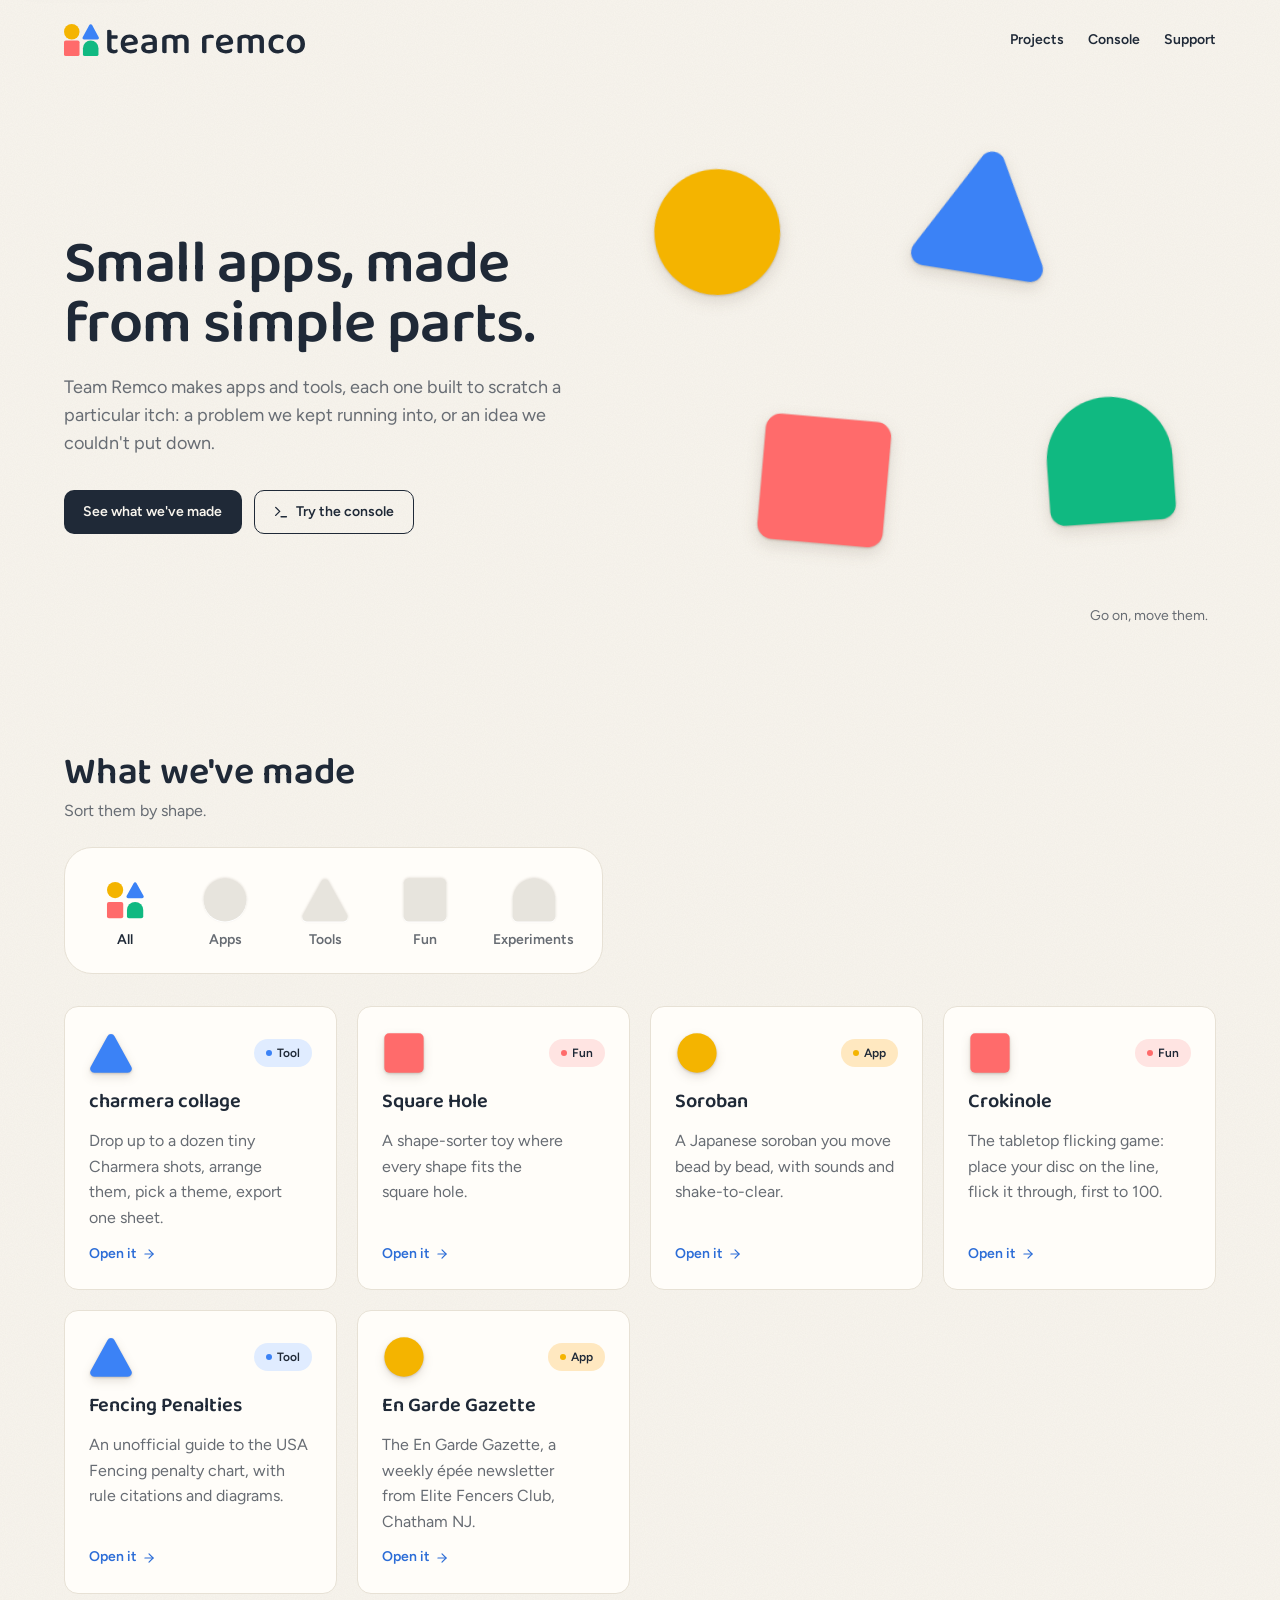
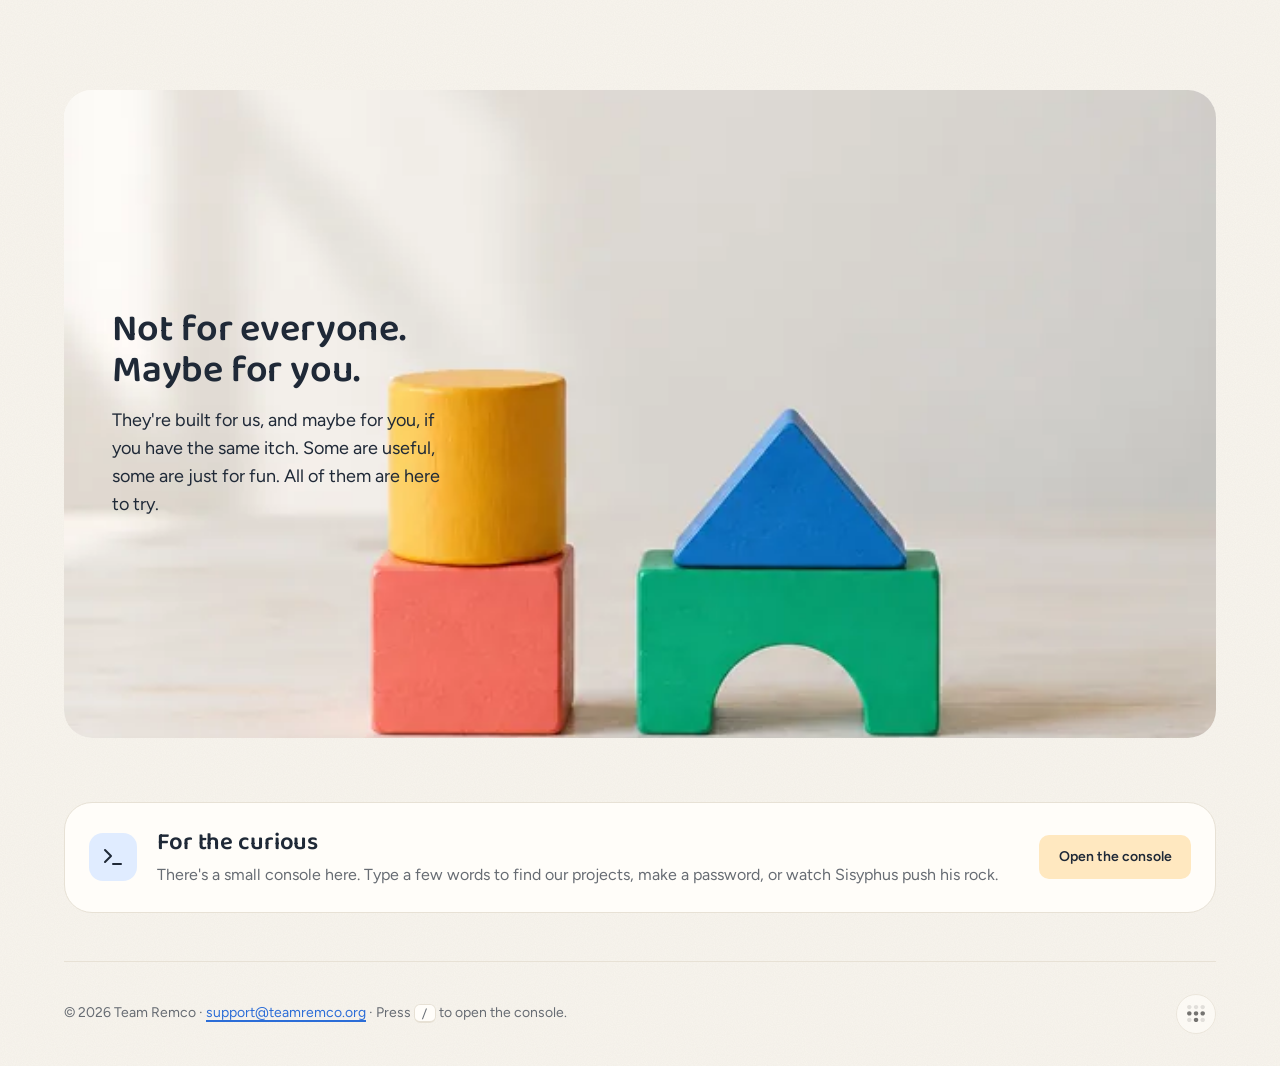
==== commit 840076b7: "feat: Support in the nav, launchpad in the footer, no name section Co-Authored-By: Claude Opus 5.5 <" ====
--- a/index.html
+++ b/index.html
@@ -22,7 +22,7 @@
   <link rel="preload" href="assets/brand/fonts/web/Baloo2-latin.woff2" as="font" type="font/woff2" crossorigin />
   <link rel="preload" href="assets/brand/fonts/web/Figtree-latin.woff2" as="font" type="font/woff2" crossorigin />
   <link rel="stylesheet" href="assets/brand/css/teamremco.css?v=1" />
-  <link rel="stylesheet" href="styles.css?v=8" />
+  <link rel="stylesheet" href="styles.css?v=9" />
 </head>
 <body class="tr-grain">
   <!-- The four core shapes (teamremco-style shapes/core), filled by CSS so they follow the theme. -->
@@ -42,8 +42,8 @@
     </a>
     <nav class="site-nav" aria-label="Sections">
       <a href="#projects">Projects</a>
-      <a href="#name">The name</a>
       <a href="#curious">Console</a>
+      <a href="mailto:support@teamremco.org">Support</a>
     </nav>
   </header>
 
@@ -141,21 +141,6 @@
       </div>
     </section>
 
-    <!-- The name. -->
-    <section class="name tr-container" id="name" aria-labelledby="nameTitle">
-      <picture class="name-photo">
-        <source type="image/webp" srcset="assets/brand/photos/mark-real-600.webp 600w, assets/brand/photos/mark-real-1200.webp 1200w" sizes="(max-width: 700px) 100vw, 24rem" />
-        <img src="assets/brand/photos/mark-real-600.jpg" loading="lazy"
-             srcset="assets/brand/photos/mark-real-600.jpg 600w, assets/brand/photos/mark-real-1200.jpg 1200w"
-             sizes="(max-width: 700px) 100vw, 24rem" width="1200" height="1200"
-             alt="Four wooden blocks standing in a row: a yellow disc on a red cube, and a blue triangle on a green arch." />
-      </picture>
-      <div class="name-text">
-        <h2 id="nameTitle">About the name</h2>
-        <p class="tr-lead">The name comes from our two kids' names, put together.</p>
-      </div>
-    </section>
-
     <!-- The console: a small game, out of the way until someone asks for it. -->
     <section class="curious tr-container" id="curious" aria-labelledby="curiousTitle">
       <div class="curious-card">
@@ -197,12 +182,11 @@
 
   <footer class="site-footer tr-container">
     <p class="tr-muted">© <span id="year">2026</span> Team Remco · <a href="mailto:support@teamremco.org">support@teamremco.org</a><span class="kbd-hint"> · Press <kbd>/</kbd> to open the console.</span></p>
+    <a class="tailscale-link" href="https://frank-hp-elitedesk-800-g5-desktop-mini.taild9032.ts.net:8766/" aria-label="Open the private Team Remco launchpad" title="Private Team Remco launchpad (Tailscale only)">
+      <img src="tailscale.svg" alt="" width="24" height="24" />
+    </a>
   </footer>
 
-  <a class="tailscale-link" href="https://frank-hp-elitedesk-800-g5-desktop-mini.taild9032.ts.net:8766/" aria-label="Open the private Team Remco launchpad" title="Private Team Remco launchpad (Tailscale only)">
-    <img src="tailscale.svg" alt="" width="24" height="24" />
-  </a>
-
-  <script src="app.js?v=8" defer></script>
+  <script src="app.js?v=9" defer></script>
 </body>
 </html>
--- a/styles.css
+++ b/styles.css
@@ -279,22 +279,6 @@
 }
 @media (max-width: 700px) and (prefers-color-scheme: dark) {
   .band-photo img { object-position: 80% 50%; }
-}
-
-/* ------------------------------------------------------------ the name */
-
-.name {
-  display: grid;
-  grid-template-columns: minmax(0, 22rem) minmax(0, 1fr);
-  align-items: center;
-  gap: var(--tr-space-12);
-  padding-block: var(--tr-space-16);
-}
-.name-photo img { display: block; width: 100%; height: auto; border-radius: var(--tr-radius-2xl); }
-.name-text .tr-lead { color: var(--tr-fg); font-size: var(--tr-font-size-2xl); line-height: var(--tr-line-height-2xl); max-width: 26rem; }
-@media (max-width: 700px) {
-  .name { grid-template-columns: 1fr; gap: var(--tr-space-6); padding-block: var(--tr-space-10); }
-  .name-photo { max-width: 20rem; }
 }
 
 /* ------------------------------------------------------------ for the curious: the console */
@@ -427,6 +411,10 @@
 /* ------------------------------------------------------------ footer */
 
 .site-footer {
+  display: flex;
+  align-items: center;
+  justify-content: space-between;
+  gap: var(--tr-space-4);
   padding-block: var(--tr-space-8);
   border-top: 1px solid var(--tr-border);
   font-size: var(--tr-font-size-sm);
@@ -434,12 +422,9 @@
 .site-footer p { margin: 0; }
 @media (hover: none) { .kbd-hint { display: none; } }
 
-/* The private launchpad: quiet, bottom right. */
+/* The private launchpad: quiet, at the end of the footer. */
 .tailscale-link {
-  position: fixed;
-  right: max(1rem, env(safe-area-inset-right));
-  bottom: max(1rem, env(safe-area-inset-bottom));
-  z-index: 20;
+  flex: none;
   display: grid;
   place-items: center;
   width: 2.5rem;
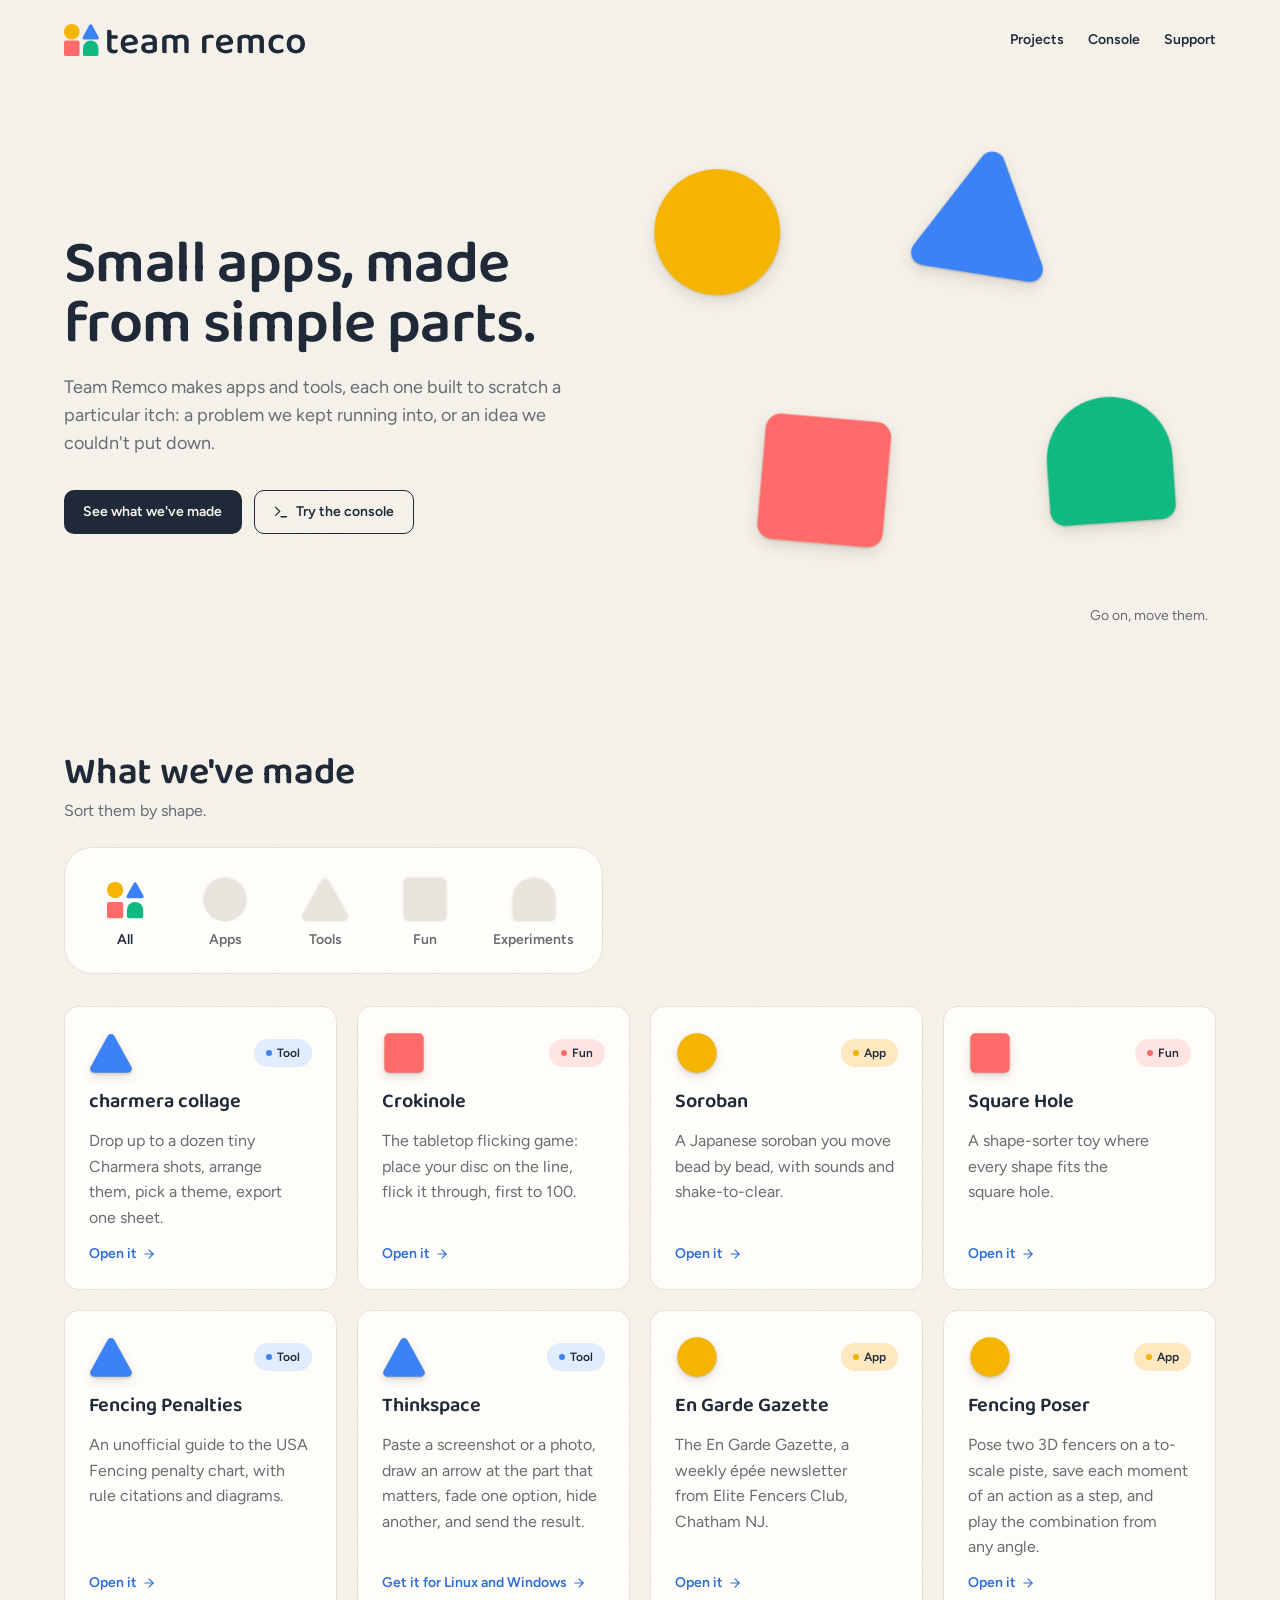
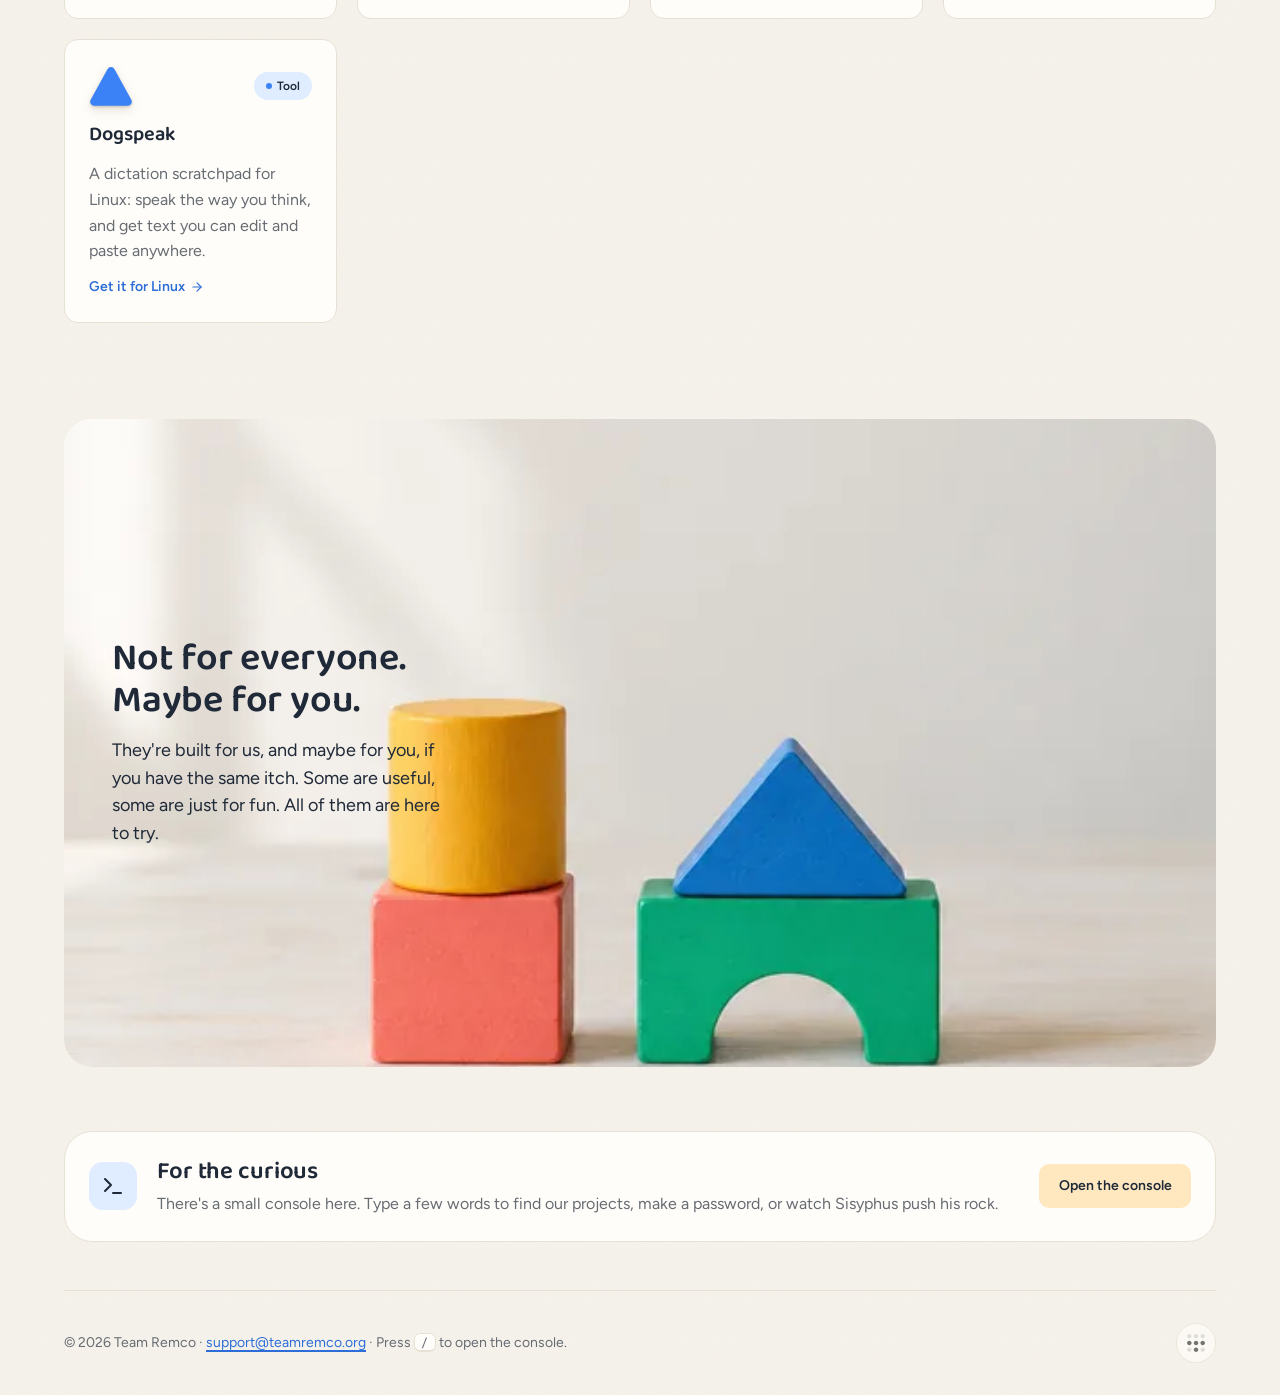
==== commit 66dbe323: "Merge main (the Projects page) into brand-revamp Keeps the rebuilt homepage; takes main's projects.j" ====
--- a/index.html
+++ b/index.html
@@ -22,7 +22,7 @@
   <link rel="preload" href="assets/brand/fonts/web/Baloo2-latin.woff2" as="font" type="font/woff2" crossorigin />
   <link rel="preload" href="assets/brand/fonts/web/Figtree-latin.woff2" as="font" type="font/woff2" crossorigin />
   <link rel="stylesheet" href="assets/brand/css/teamremco.css?v=1" />
-  <link rel="stylesheet" href="styles.css?v=9" />
+  <link rel="stylesheet" href="styles.css?v=10" />
 </head>
 <body class="tr-grain">
   <!-- The four core shapes (teamremco-style shapes/core), filled by CSS so they follow the theme. -->
@@ -41,7 +41,7 @@
       <img class="tr-dark-only" src="assets/brand/logo/team-remco-horizontal-color-dark.svg" alt="" width="241" height="32" />
     </a>
     <nav class="site-nav" aria-label="Sections">
-      <a href="#projects">Projects</a>
+      <a href="projects/">Projects</a>
       <a href="#curious">Console</a>
       <a href="mailto:support@teamremco.org">Support</a>
     </nav>
@@ -54,7 +54,7 @@
         <h1 id="title">Small apps, made from simple parts.</h1>
         <p class="tr-lead">Team Remco makes apps and tools, each one built to scratch a particular itch: a problem we kept running into, or an idea we couldn't put down.</p>
         <p class="hero-actions">
-          <a class="tr-btn" href="#projects">See what we've made</a>
+          <a class="tr-btn" href="projects/">See what we've made</a>
           <button class="tr-btn tr-btn--ghost" type="button" data-console-open aria-expanded="false" aria-controls="console">
             <svg viewBox="0 0 24 24" fill="none" stroke="currentColor" stroke-width="2" stroke-linecap="round" stroke-linejoin="round" aria-hidden="true"><path d="M12 19h8" /><path d="m4 17 6-6-6-6" /></svg>
             Try the console
@@ -187,6 +187,6 @@
     </a>
   </footer>
 
-  <script src="app.js?v=9" defer></script>
+  <script src="app.js?v=10" defer></script>
 </body>
 </html>
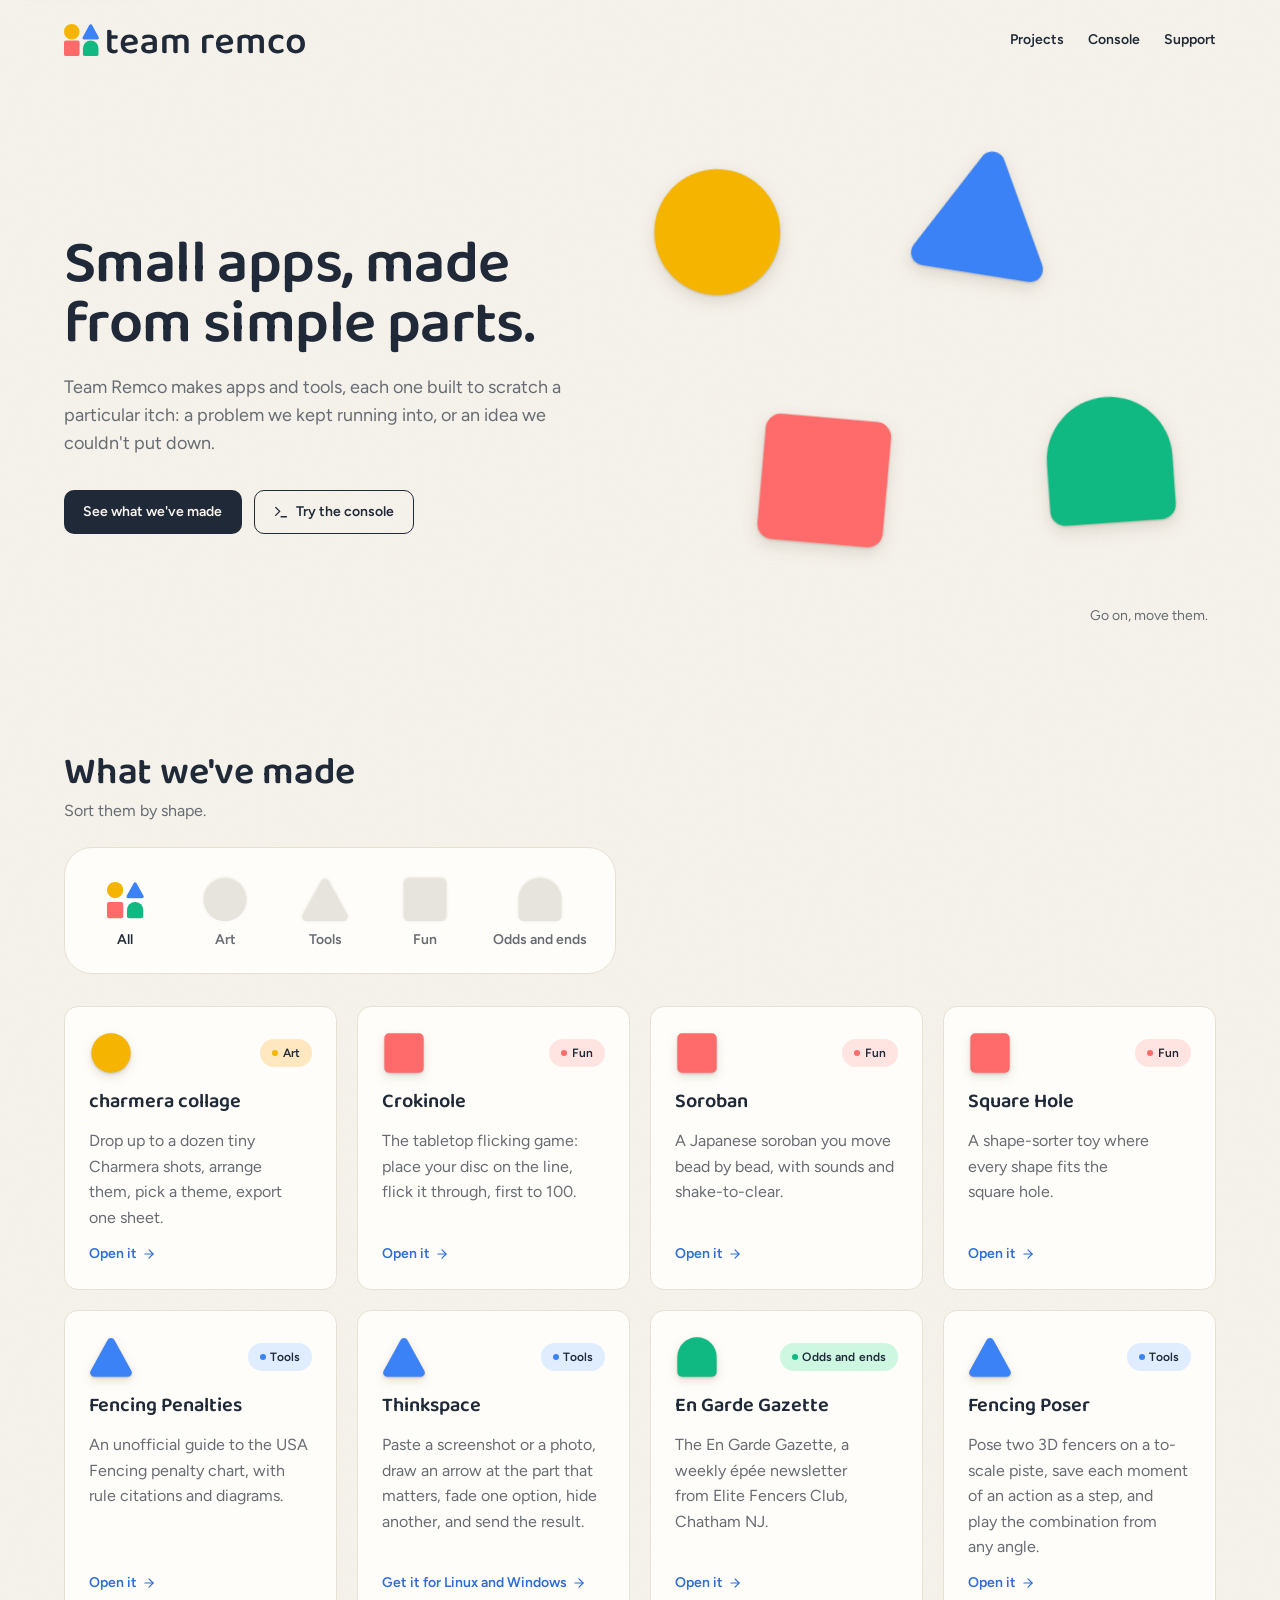
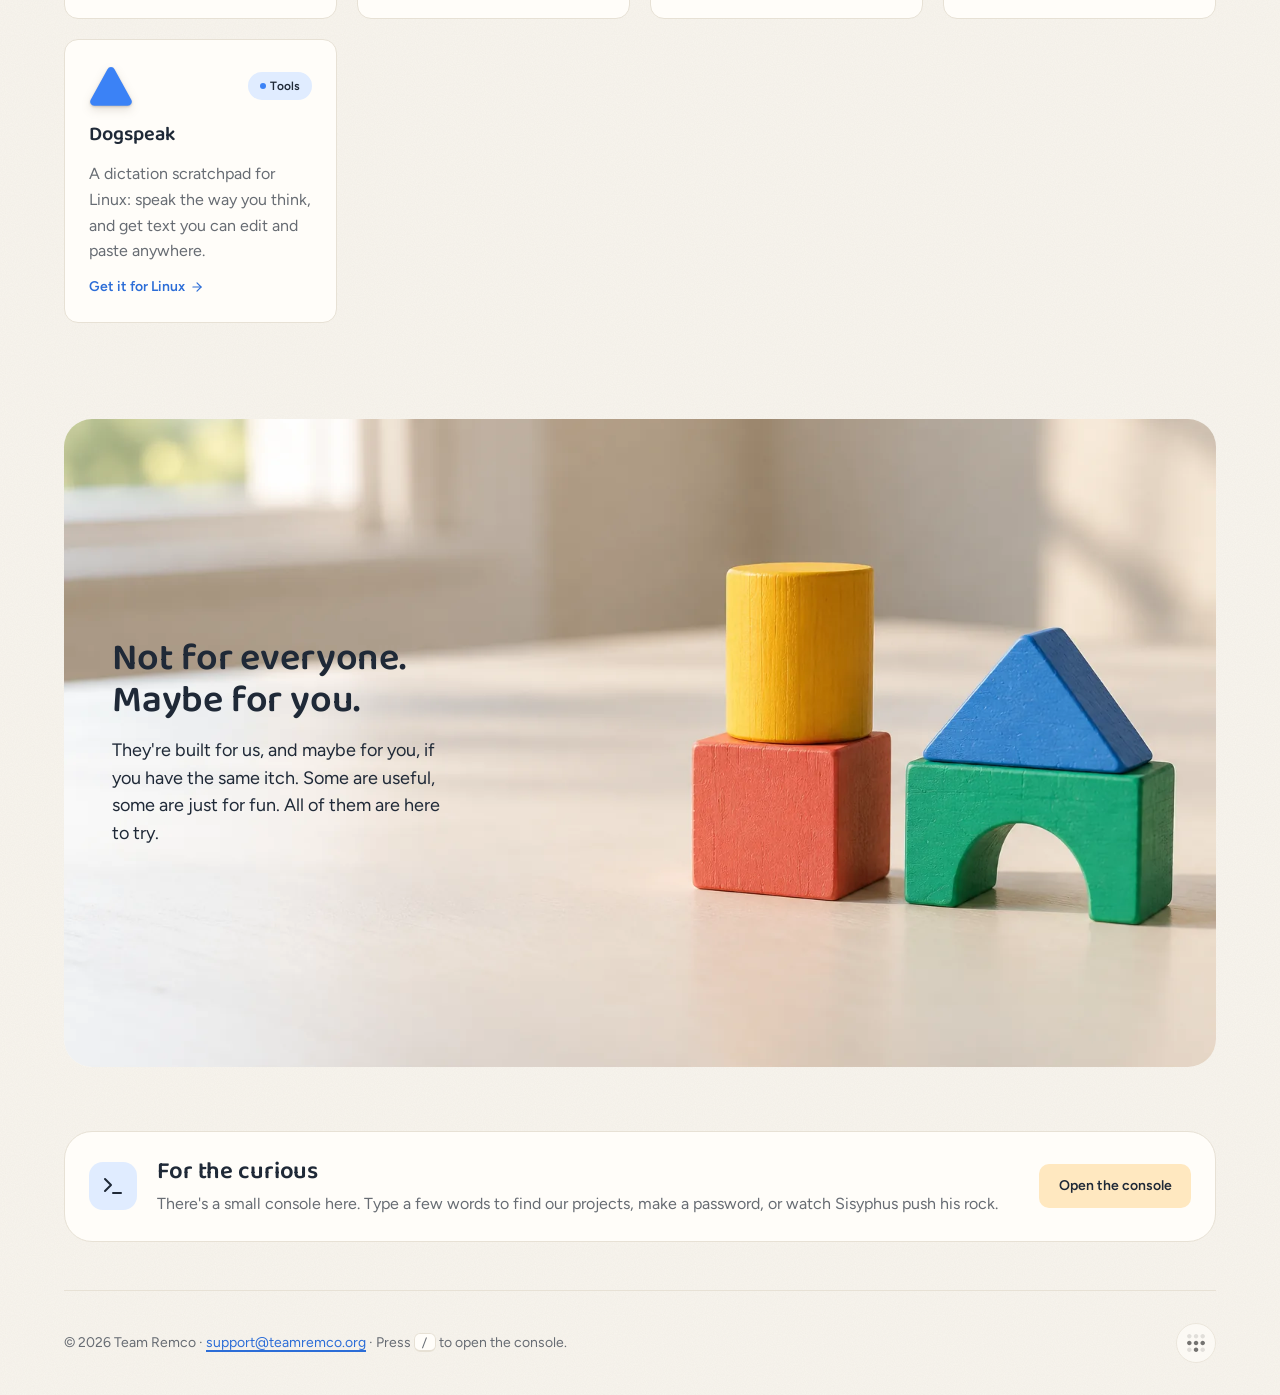
==== commit a904e368: "feat: categories Art, Tools, Fun, Odds and ends, defined once in projects.json projects.json gains a" ====
--- a/index.html
+++ b/index.html
@@ -22,7 +22,7 @@
   <link rel="preload" href="assets/brand/fonts/web/Baloo2-latin.woff2" as="font" type="font/woff2" crossorigin />
   <link rel="preload" href="assets/brand/fonts/web/Figtree-latin.woff2" as="font" type="font/woff2" crossorigin />
   <link rel="stylesheet" href="assets/brand/css/teamremco.css?v=1" />
-  <link rel="stylesheet" href="styles.css?v=10" />
+  <link rel="stylesheet" href="styles.css?v=11" />
 </head>
 <body class="tr-grain">
   <!-- The four core shapes (teamremco-style shapes/core), filled by CSS so they follow the theme. -->
@@ -78,28 +78,12 @@
         <p class="tr-muted">Sort them by shape.</p>
       </div>
 
-      <div class="sorter" role="group" aria-label="Show projects by kind">
-        <button type="button" class="hole" data-kind="all" aria-pressed="true">
+      <div class="sorter" role="group" aria-label="Show projects by category" id="sorter">
+        <button type="button" class="hole" data-category="all" aria-pressed="true">
           <span class="hole-shapes" aria-hidden="true">
             <svg class="fill-sun"><use href="#shape-circle" /></svg><svg class="fill-sky"><use href="#shape-triangle" /></svg><svg class="fill-coral"><use href="#shape-square" /></svg><svg class="fill-leaf"><use href="#shape-arch" /></svg>
           </span>
           <span class="hole-label">All</span>
-        </button>
-        <button type="button" class="hole" data-kind="app" aria-pressed="false">
-          <span class="hole-cut" aria-hidden="true"><svg class="cut"><use href="#shape-circle" /></svg><svg class="peg fill-sun"><use href="#shape-circle" /></svg></span>
-          <span class="hole-label">Apps</span>
-        </button>
-        <button type="button" class="hole" data-kind="tool" aria-pressed="false">
-          <span class="hole-cut" aria-hidden="true"><svg class="cut"><use href="#shape-triangle" /></svg><svg class="peg fill-sky"><use href="#shape-triangle" /></svg></span>
-          <span class="hole-label">Tools</span>
-        </button>
-        <button type="button" class="hole" data-kind="fun" aria-pressed="false">
-          <span class="hole-cut" aria-hidden="true"><svg class="cut"><use href="#shape-square" /></svg><svg class="peg fill-coral"><use href="#shape-square" /></svg></span>
-          <span class="hole-label">Fun</span>
-        </button>
-        <button type="button" class="hole" data-kind="experimental" aria-pressed="false">
-          <span class="hole-cut" aria-hidden="true"><svg class="cut"><use href="#shape-arch" /></svg><svg class="peg fill-leaf"><use href="#shape-arch" /></svg></span>
-          <span class="hole-label">Experiments</span>
         </button>
       </div>
 
@@ -187,6 +171,6 @@
     </a>
   </footer>
 
-  <script src="app.js?v=10" defer></script>
+  <script src="app.js?v=11" defer></script>
 </body>
 </html>
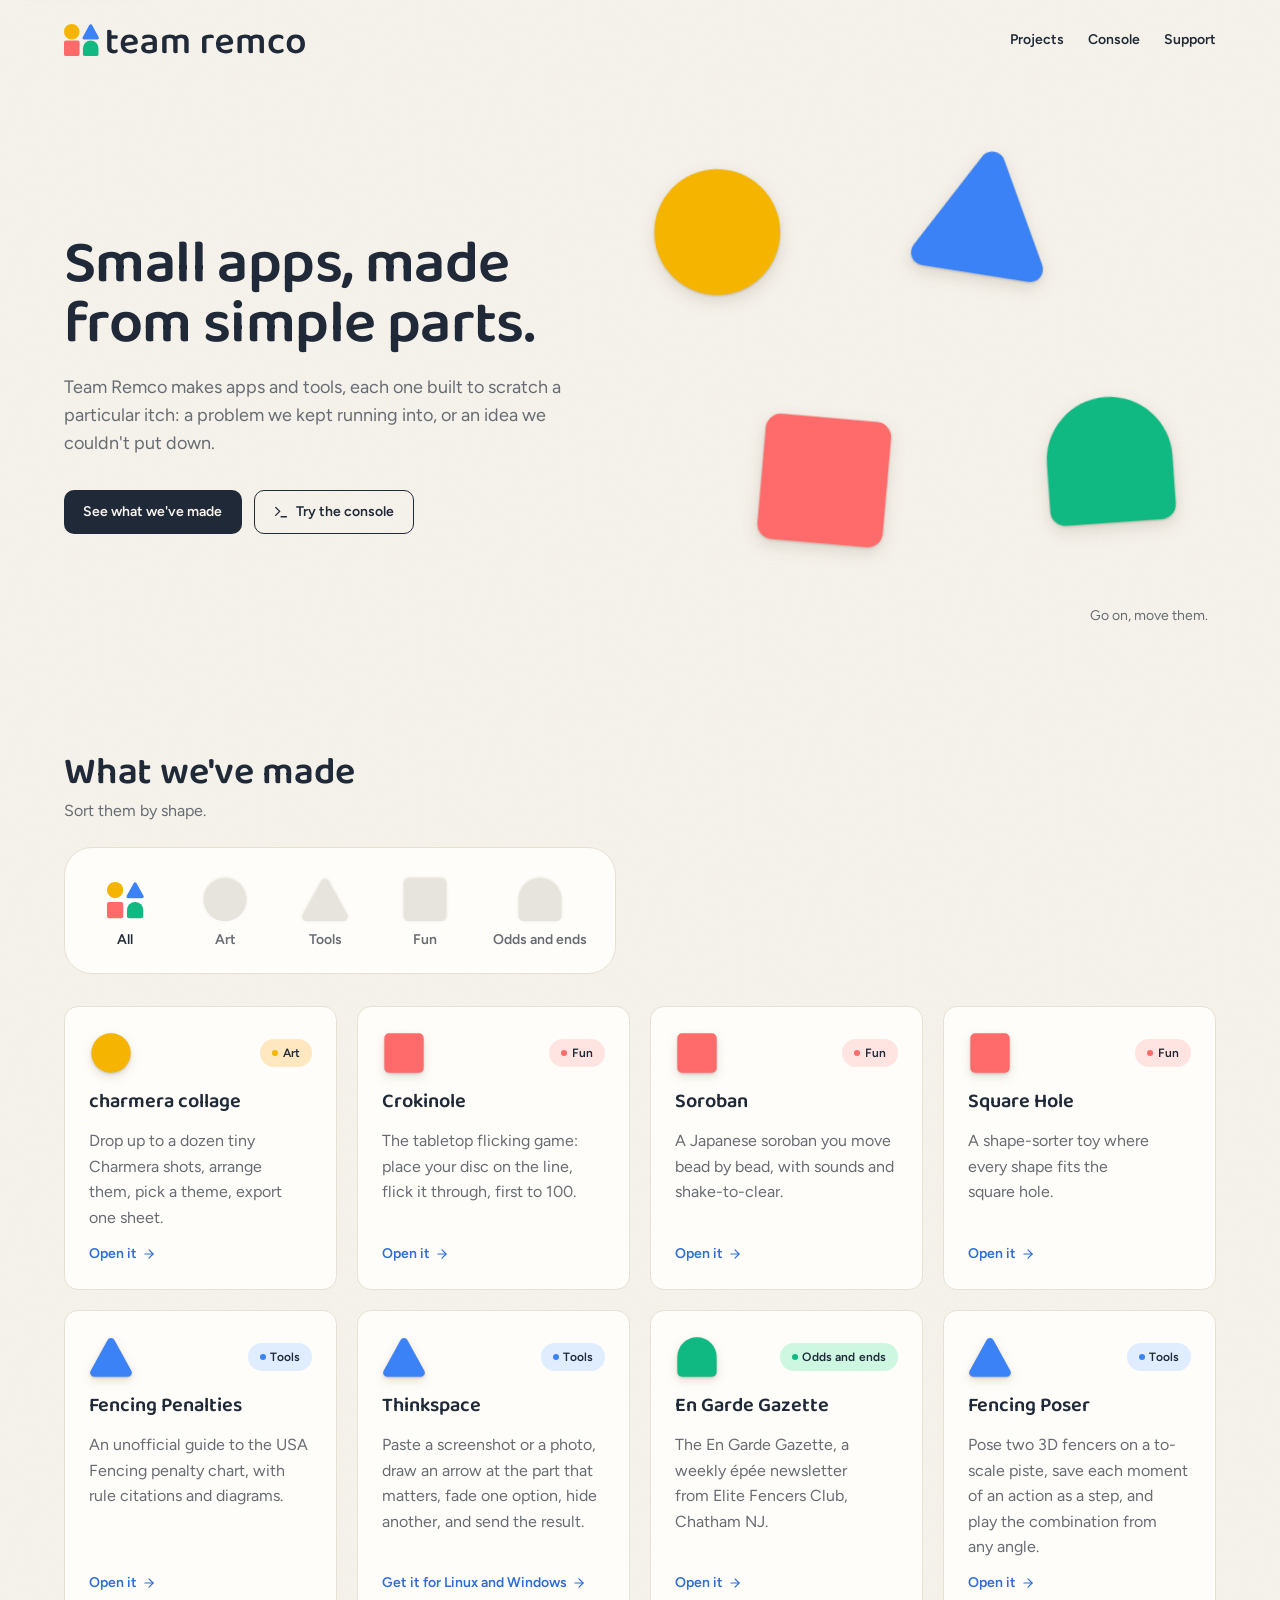
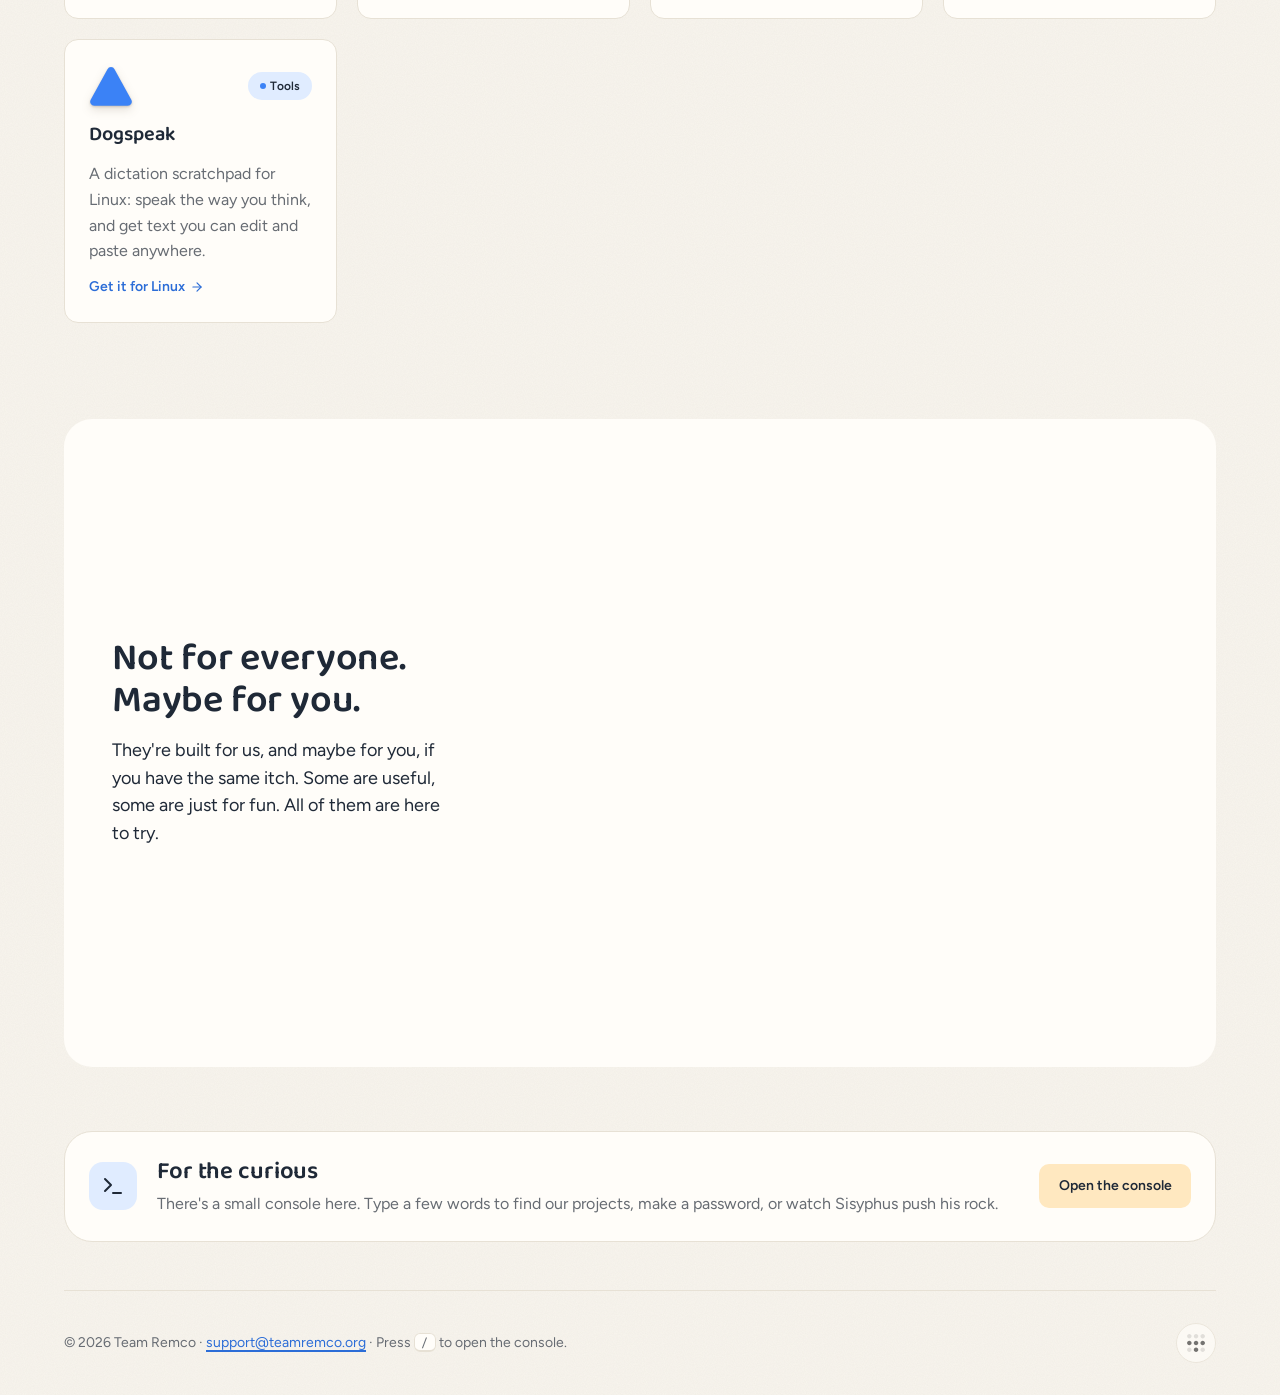
==== commit 7752ef2d: "feat(console): redraw sisyphus A gentle hill drawn as one smooth line (_.-') instead of stairs, a ro" ====
--- a/index.html
+++ b/index.html
@@ -22,7 +22,7 @@
   <link rel="preload" href="assets/brand/fonts/web/Baloo2-latin.woff2" as="font" type="font/woff2" crossorigin />
   <link rel="preload" href="assets/brand/fonts/web/Figtree-latin.woff2" as="font" type="font/woff2" crossorigin />
   <link rel="stylesheet" href="assets/brand/css/teamremco.css?v=1" />
-  <link rel="stylesheet" href="styles.css?v=11" />
+  <link rel="stylesheet" href="styles.css?v=12" />
 </head>
 <body class="tr-grain">
   <!-- The four core shapes (teamremco-style shapes/core), filled by CSS so they follow the theme. -->
@@ -171,6 +171,6 @@
     </a>
   </footer>
 
-  <script src="app.js?v=11" defer></script>
+  <script src="app.js?v=12" defer></script>
 </body>
 </html>
--- a/styles.css
+++ b/styles.css
@@ -357,6 +357,8 @@
 }
 .term-output:focus-visible { outline-offset: -3px; }
 .term-output pre { margin: 0; background: none; border: 0; padding: 0; font-size: 1em; line-height: 1.25; }
+/* the Sisyphus scene is 38 characters wide: shrink it to fit a phone */
+.term-output pre.sisyphus { font-size: clamp(0.7em, 2.9vw, 1em); line-height: 1.2; }
 .term-output a { color: var(--tr-link); }
 .term-output .in { color: var(--tr-fg); font-weight: 600; margin-top: var(--tr-space-2); }
 .term-output .ok { color: var(--tr-success); }
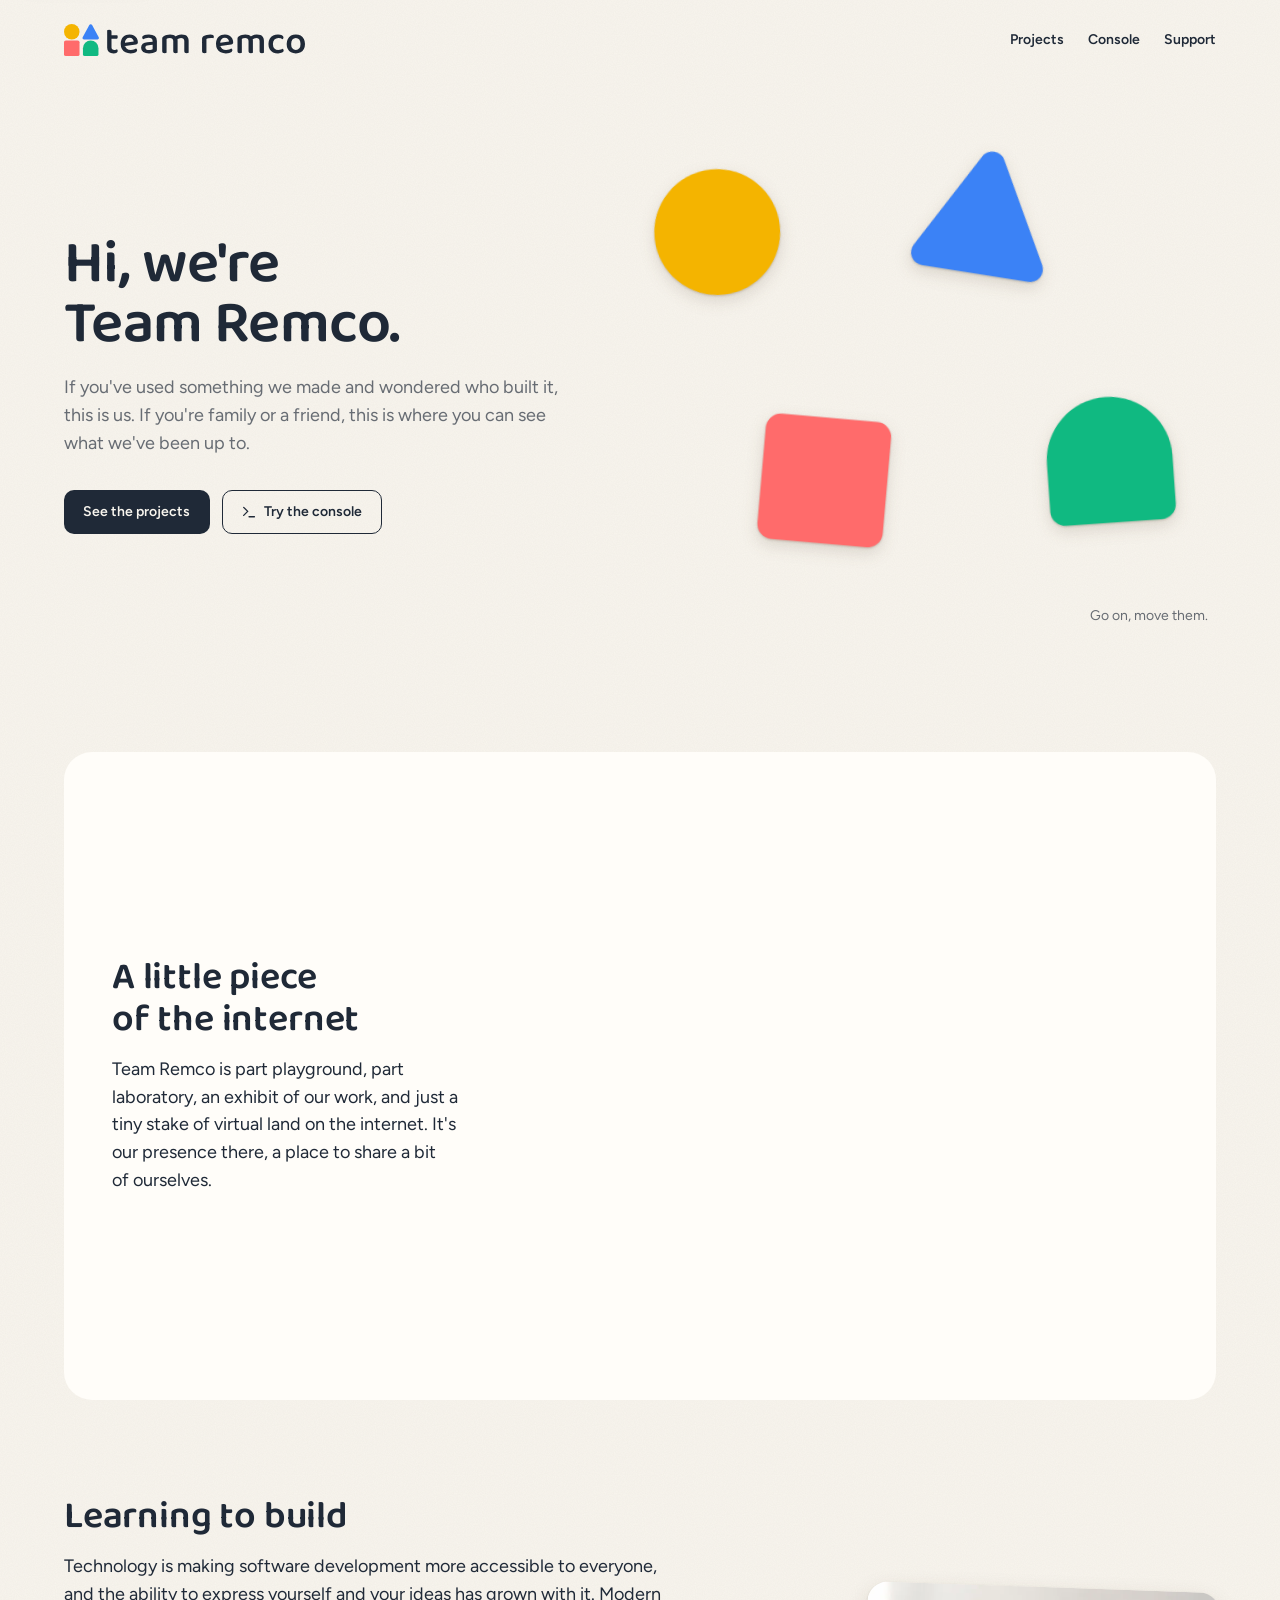
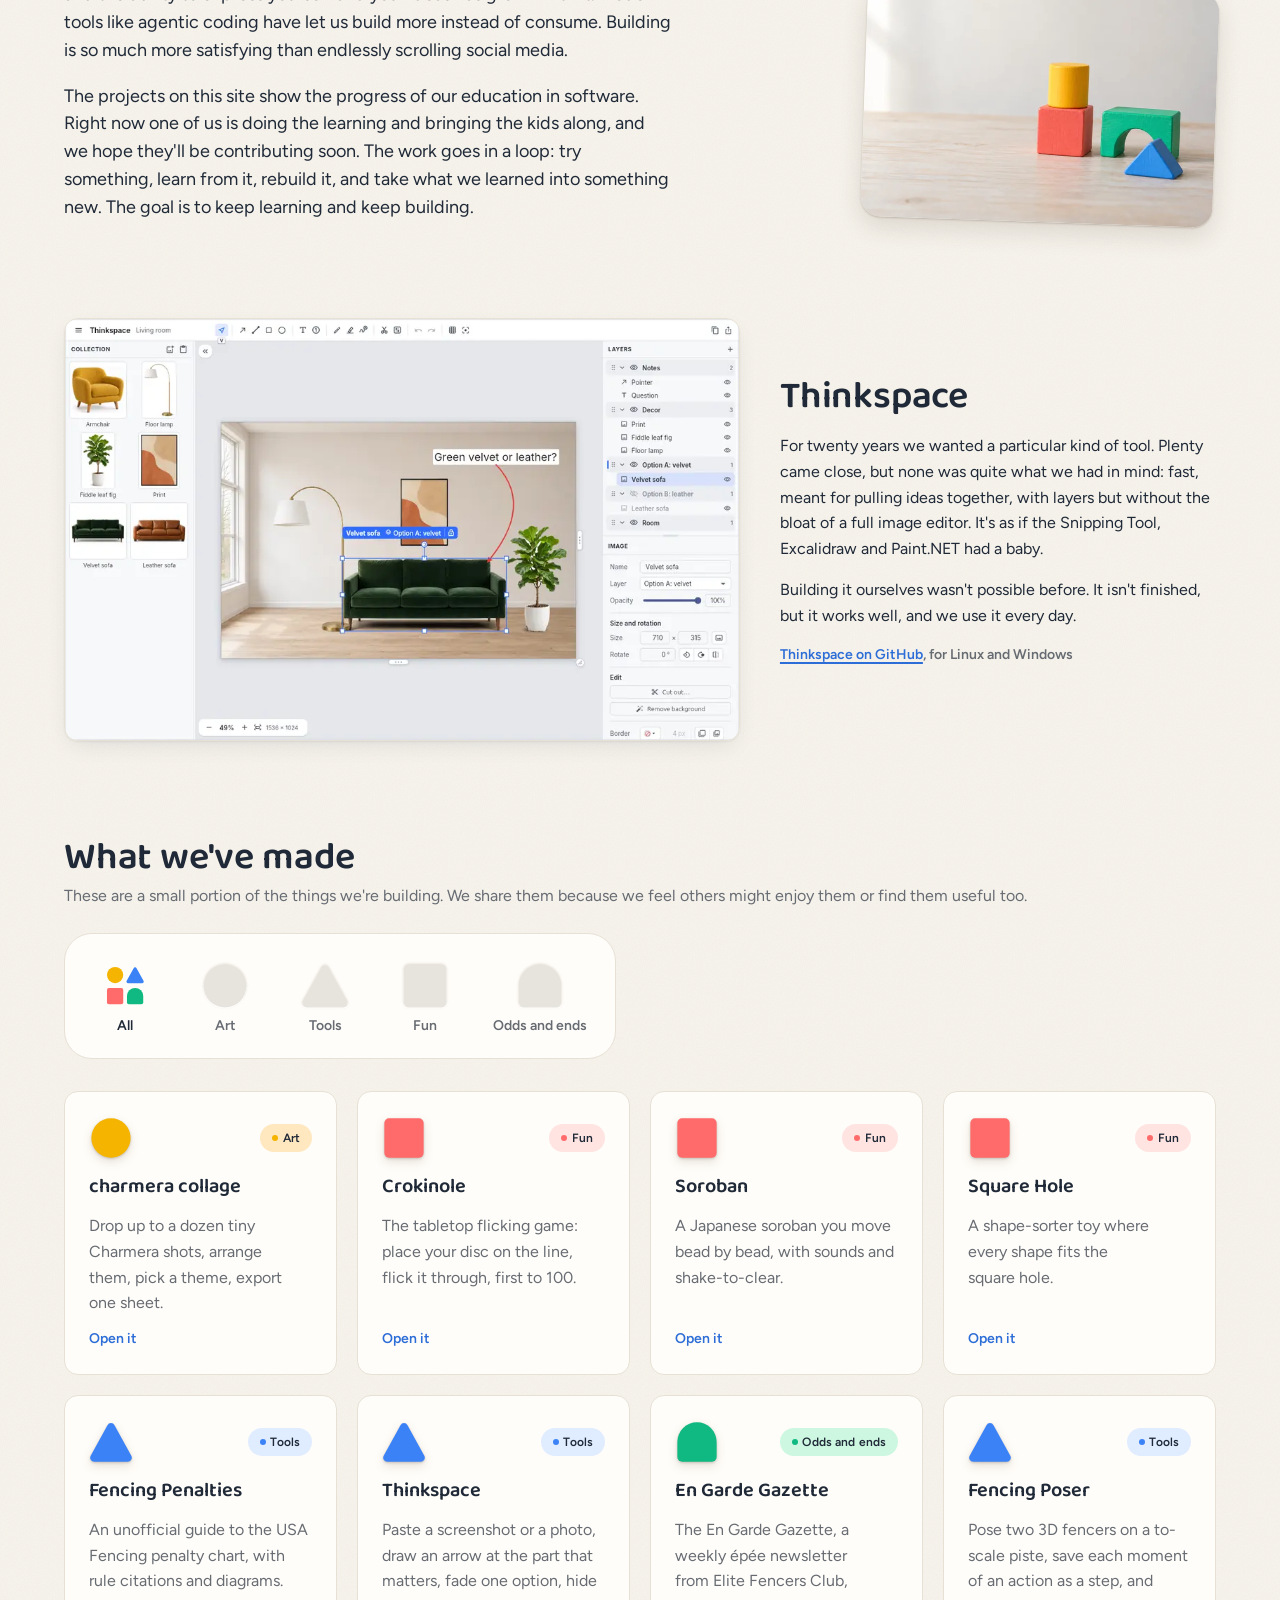
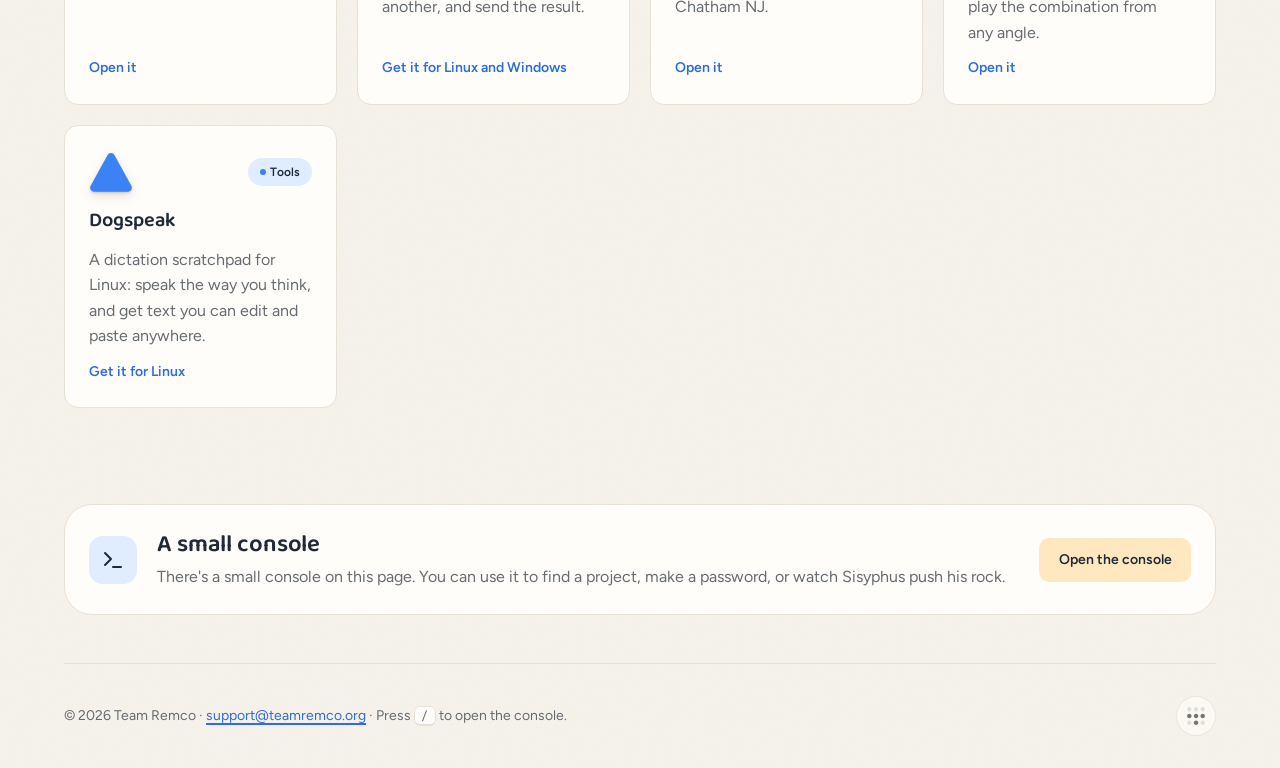
==== commit 185355c0: "feat(home): rebuild the homepage around Frank's own words New copy in Frank's words: who we are, a l" ====
--- a/index.html
+++ b/index.html
@@ -3,13 +3,13 @@
 <head>
   <meta charset="utf-8" />
   <meta name="viewport" content="width=device-width, initial-scale=1" />
-  <meta name="description" content="Team Remco makes small apps and tools, each one built to scratch a particular itch." />
+  <meta name="description" content="Small apps and tools from Team Remco, built while we learn to make software." />
   <meta name="theme-color" content="#F8F5EE" media="(prefers-color-scheme: light)" />
   <meta name="theme-color" content="#161D29" media="(prefers-color-scheme: dark)" />
   <title>Team Remco</title>
 
   <meta property="og:title" content="Team Remco" />
-  <meta property="og:description" content="Small apps and tools, each one built to scratch a particular itch." />
+  <meta property="og:description" content="Small apps and tools from Team Remco, built while we learn to make software." />
   <meta property="og:image" content="https://teamremco.org/assets/brand/photos/share-default-1200.jpg" />
   <meta property="og:url" content="https://teamremco.org/" />
   <meta name="twitter:card" content="summary_large_image" />
@@ -22,7 +22,7 @@
   <link rel="preload" href="assets/brand/fonts/web/Baloo2-latin.woff2" as="font" type="font/woff2" crossorigin />
   <link rel="preload" href="assets/brand/fonts/web/Figtree-latin.woff2" as="font" type="font/woff2" crossorigin />
   <link rel="stylesheet" href="assets/brand/css/teamremco.css?v=1" />
-  <link rel="stylesheet" href="styles.css?v=12" />
+  <link rel="stylesheet" href="styles.css?v=13" />
 </head>
 <body class="tr-grain">
   <!-- The four core shapes (teamremco-style shapes/core), filled by CSS so they follow the theme. -->
@@ -51,10 +51,10 @@
     <!-- Hero: the words, and a table of paper shapes you can push around. -->
     <section class="hero tr-container" aria-labelledby="title">
       <div class="hero-text">
-        <h1 id="title">Small apps, made from simple parts.</h1>
-        <p class="tr-lead">Team Remco makes apps and tools, each one built to scratch a particular itch: a problem we kept running into, or an idea we couldn't put down.</p>
+        <h1 id="title">Hi, we're Team Remco.</h1>
+        <p class="tr-lead">If you've used something we made and wondered who built it, this is us. If you're family or a friend, this is where you can see what we've been up to.</p>
         <p class="hero-actions">
-          <a class="tr-btn" href="projects/">See what we've made</a>
+          <a class="tr-btn" href="projects/">See the projects</a>
           <button class="tr-btn tr-btn--ghost" type="button" data-console-open aria-expanded="false" aria-controls="console">
             <svg viewBox="0 0 24 24" fill="none" stroke="currentColor" stroke-width="2" stroke-linecap="round" stroke-linejoin="round" aria-hidden="true"><path d="M12 19h8" /><path d="m4 17 6-6-6-6" /></svg>
             Try the console
@@ -69,36 +69,6 @@
         <div class="piece" data-shape="arch"><svg class="fill-leaf"><use href="#shape-arch" /></svg></div>
         <p class="table-hint">Go on, move them.</p>
       </div>
-    </section>
-
-    <!-- Projects, sorted by shape like a shape-sorter lid. -->
-    <section class="projects tr-container" id="projects" aria-labelledby="projectsTitle">
-      <div class="section-head">
-        <h2 id="projectsTitle">What we've made</h2>
-        <p class="tr-muted">Sort them by shape.</p>
-      </div>
-
-      <div class="sorter" role="group" aria-label="Show projects by category" id="sorter">
-        <button type="button" class="hole" data-category="all" aria-pressed="true">
-          <span class="hole-shapes" aria-hidden="true">
-            <svg class="fill-sun"><use href="#shape-circle" /></svg><svg class="fill-sky"><use href="#shape-triangle" /></svg><svg class="fill-coral"><use href="#shape-square" /></svg><svg class="fill-leaf"><use href="#shape-arch" /></svg>
-          </span>
-          <span class="hole-label">All</span>
-        </button>
-      </div>
-
-      <ul class="project-grid" id="projectGrid" aria-live="polite"></ul>
-
-      <div class="empty" id="projectsEmpty" hidden>
-        <picture>
-          <source type="image/webp" srcset="assets/brand/photos/work-in-progress-640.webp 640w, assets/brand/photos/work-in-progress-960.webp 960w" sizes="(max-width: 700px) 100vw, 28rem" />
-          <img src="assets/brand/photos/work-in-progress-640.jpg" width="640" height="427" loading="lazy"
-               alt="Wooden blocks, half built: the blue roof waits on the table beside the green arch." />
-        </picture>
-        <p>Nothing here yet. It's still on the workbench.</p>
-      </div>
-
-      <noscript><p class="tr-muted">The project list needs JavaScript. You can also find each one at its own address, like charmera.teamremco.org.</p></noscript>
     </section>
 
     <!-- The photo, with room for words on its empty side. -->
@@ -119,10 +89,71 @@
                alt="Four wooden blocks on a table: a yellow cylinder on a red cube, and a blue roof on a green arch." />
         </picture>
         <div class="band-text">
-          <h2 id="bandTitle">Not for everyone. Maybe for you.</h2>
-          <p>They're built for us, and maybe for you, if you have the same itch. Some are useful, some are just for fun. All of them are here to try.</p>
-        </div>
-      </div>
+          <h2 id="bandTitle">A little piece of the internet</h2>
+          <p>Team Remco is part playground, part laboratory, an exhibit of our work, and just a tiny stake of virtual land on the internet. It's our presence there, a place to share a bit of ourselves.</p>
+        </div>
+      </div>
+    </section>
+
+    <!-- Why we build: plain text beside the half-built blocks. -->
+    <section class="story tr-container" aria-labelledby="storyTitle">
+      <div class="story-text">
+        <h2 id="storyTitle">Learning to build</h2>
+        <p>Technology is making software development more accessible to everyone, and the ability to express yourself and your ideas has grown with it. Modern tools like agentic coding have let us build more instead of consume. Building is so much more satisfying than endlessly scrolling social media.</p>
+        <p>The projects on this site show the progress of our education in software. Right now one of us is doing the learning and bringing the kids along, and we hope they'll be contributing soon. The work goes in a loop: try something, learn from it, rebuild it, and take what we learned into something new. The goal is to keep learning and keep building.</p>
+      </div>
+      <picture class="story-photo">
+        <source type="image/webp" srcset="assets/brand/photos/work-in-progress-640.webp 640w, assets/brand/photos/work-in-progress-960.webp 960w" sizes="(max-width: 860px) 100vw, 24rem" />
+        <img src="assets/brand/photos/work-in-progress-640.jpg" width="640" height="427" loading="lazy"
+             alt="Wooden blocks, half built: the blue roof waits on the table beside the green arch." />
+      </picture>
+    </section>
+
+    <!-- One project up close, with a real screenshot. -->
+    <section class="feature tr-container" aria-labelledby="featureTitle">
+      <figure class="feature-shot">
+        <picture>
+          <source type="image/webp" srcset="assets/img/thinkspace-960.webp 960w, assets/img/thinkspace-1442.webp 1442w" sizes="(max-width: 860px) 100vw, 44rem" />
+          <img src="assets/img/thinkspace-960.jpg" width="960" height="600" loading="lazy"
+               alt="Thinkspace with a living room photo open. A green velvet sofa is selected, a red arrow points to it from the note &quot;Green velvet or leather?&quot;, and the layers panel holds Option A: velvet and Option B: leather." />
+        </picture>
+      </figure>
+      <div class="feature-text">
+        <h2 id="featureTitle">Thinkspace</h2>
+        <p>For twenty years we wanted a particular kind of tool. Plenty came close, but none was quite what we had in mind: fast, meant for pulling ideas together, with layers but without the bloat of a full image editor. It's as if the Snipping Tool, Excalidraw and Paint.NET had a baby.</p>
+        <p>Building it ourselves wasn't possible before. It isn't finished, but it works well, and we use it every day.</p>
+        <p class="feature-link"><a href="https://github.com/Remco28/thinkspace">Thinkspace on GitHub</a>, for Linux and Windows</p>
+      </div>
+    </section>
+
+    <!-- Projects, sorted by shape like a shape-sorter lid. -->
+    <section class="projects tr-container" id="projects" aria-labelledby="projectsTitle">
+      <div class="section-head">
+        <h2 id="projectsTitle">What we've made</h2>
+        <p class="tr-muted">These are a small portion of the things we're building. We share them because we feel others might enjoy them or find them useful too.</p>
+      </div>
+
+      <div class="sorter" role="group" aria-label="Show projects by category" id="sorter">
+        <button type="button" class="hole" data-category="all" aria-pressed="true">
+          <span class="hole-shapes" aria-hidden="true">
+            <svg class="fill-sun"><use href="#shape-circle" /></svg><svg class="fill-sky"><use href="#shape-triangle" /></svg><svg class="fill-coral"><use href="#shape-square" /></svg><svg class="fill-leaf"><use href="#shape-arch" /></svg>
+          </span>
+          <span class="hole-label">All</span>
+        </button>
+      </div>
+
+      <ul class="project-grid" id="projectGrid" aria-live="polite"></ul>
+
+      <div class="empty" id="projectsEmpty" hidden>
+        <picture>
+          <source type="image/webp" srcset="assets/brand/photos/work-in-progress-640.webp 640w, assets/brand/photos/work-in-progress-960.webp 960w" sizes="(max-width: 700px) 100vw, 28rem" />
+          <img src="assets/brand/photos/work-in-progress-640.jpg" width="640" height="427" loading="lazy"
+               alt="Wooden blocks, half built: the blue roof waits on the table beside the green arch." />
+        </picture>
+        <p>Nothing here yet. It's still on the workbench.</p>
+      </div>
+
+      <noscript><p class="tr-muted">The project list needs JavaScript. You can also find each one at its own address, like charmera.teamremco.org.</p></noscript>
     </section>
 
     <!-- The console: a small game, out of the way until someone asks for it. -->
@@ -132,8 +163,8 @@
           <svg viewBox="0 0 24 24" fill="none" stroke="currentColor" stroke-width="2" stroke-linecap="round" stroke-linejoin="round"><path d="M12 19h8" /><path d="m4 17 6-6-6-6" /></svg>
         </span>
         <div>
-          <h2 id="curiousTitle">For the curious</h2>
-          <p class="tr-muted">There's a small console here. Type a few words to find our projects, make a password, or watch Sisyphus push his rock.</p>
+          <h2 id="curiousTitle">A small console</h2>
+          <p class="tr-muted">There's a small console on this page. You can use it to find a project, make a password, or watch Sisyphus push his rock.</p>
         </div>
         <button class="tr-btn tr-btn--secondary" type="button" data-console-open aria-expanded="false" aria-controls="console">Open the console</button>
       </div>
@@ -171,6 +202,6 @@
     </a>
   </footer>
 
-  <script src="app.js?v=12" defer></script>
+  <script src="app.js?v=13" defer></script>
 </body>
 </html>
--- a/styles.css
+++ b/styles.css
@@ -232,15 +232,11 @@
 .project h3 { margin: 0; font-size: var(--tr-font-size-xl); line-height: var(--tr-line-height-xl); }
 .project p { margin: 0; color: var(--tr-fg-muted); flex: 1; }
 .project-go {
-  display: inline-flex;
-  align-items: center;
-  gap: 0.35em;
   font-weight: 600;
   font-size: var(--tr-font-size-sm);
   color: var(--tr-link);
 }
-.project-go svg { width: 1em; height: 1em; transition: transform var(--tr-duration-fast) var(--tr-ease); }
-.project:hover .project-go svg { transform: translateX(3px); }
+.project:hover .project-go { text-decoration: underline; text-underline-offset: 0.2em; }
 
 .empty { display: grid; grid-template-columns: minmax(0, 28rem) 1fr; align-items: center; gap: var(--tr-space-6); }
 .empty[hidden] { display: none; }
@@ -279,6 +275,58 @@
 }
 @media (max-width: 700px) and (prefers-color-scheme: dark) {
   .band-photo img { object-position: 80% 50%; }
+}
+
+/* ------------------------------------------------------------ learning to build */
+
+/* Plain reading text, with the half-built blocks off to one side and a little lower. */
+.story {
+  display: grid;
+  grid-template-columns: minmax(0, 38rem) minmax(0, 22rem);
+  justify-content: space-between;
+  align-items: end;
+  gap: var(--tr-space-10);
+  padding-block: var(--tr-space-16) var(--tr-space-12);
+}
+.story-text p { font-size: var(--tr-font-size-lg); line-height: var(--tr-line-height-lg); }
+.story-text p:last-child { margin-bottom: 0; }
+.story-photo img {
+  display: block;
+  width: 100%;
+  height: auto;
+  border-radius: var(--tr-radius-xl);
+  transform: rotate(2deg);
+  box-shadow: 0 1px 2px var(--tr-paper-shadow-near), 0 10px 24px var(--tr-paper-shadow-far);
+}
+@media (max-width: 860px) {
+  .story { grid-template-columns: 1fr; padding-block: var(--tr-space-10) var(--tr-space-8); }
+  .story-text p { font-size: var(--tr-font-size-base); line-height: var(--tr-line-height-base); }
+  .story-photo { max-width: 22rem; }
+}
+
+/* ------------------------------------------------------------ one project up close */
+
+.feature {
+  display: grid;
+  grid-template-columns: minmax(0, 1.55fr) minmax(0, 1fr);
+  align-items: center;
+  gap: var(--tr-space-10);
+  padding-block: var(--tr-space-12) var(--tr-space-16);
+}
+.feature-shot { margin: 0; }
+.feature-shot img {
+  display: block;
+  width: 100%;
+  height: auto;
+  border: 1px solid var(--tr-border);
+  border-radius: var(--tr-radius-lg);
+  box-shadow: var(--tr-shadow-raised);
+}
+.feature-text p { margin-bottom: var(--tr-space-4); }
+.feature-link { font-weight: 600; font-size: var(--tr-font-size-sm); color: var(--tr-fg-muted); }
+@media (max-width: 860px) {
+  .feature { grid-template-columns: 1fr; gap: var(--tr-space-6); padding-block: var(--tr-space-8) var(--tr-space-10); }
+  .feature-text { order: -1; }
 }
 
 /* ------------------------------------------------------------ for the curious: the console */
